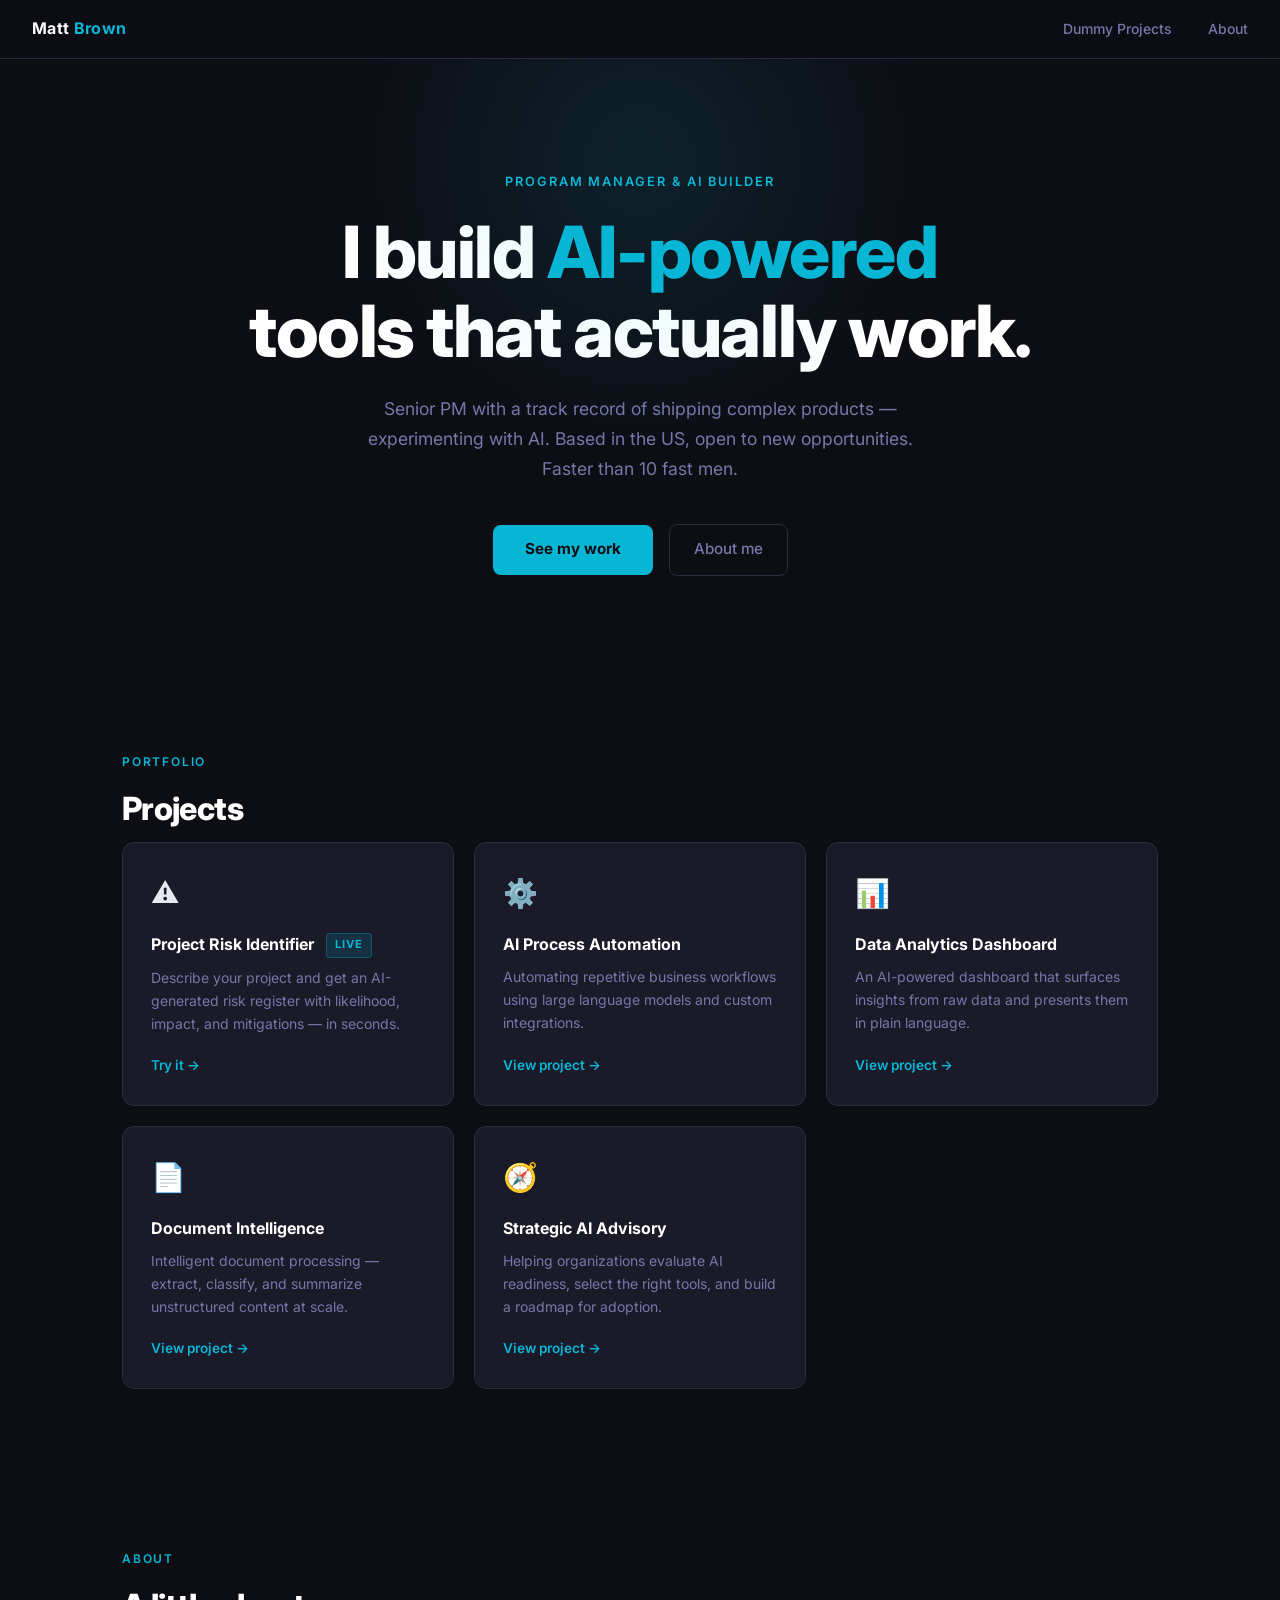
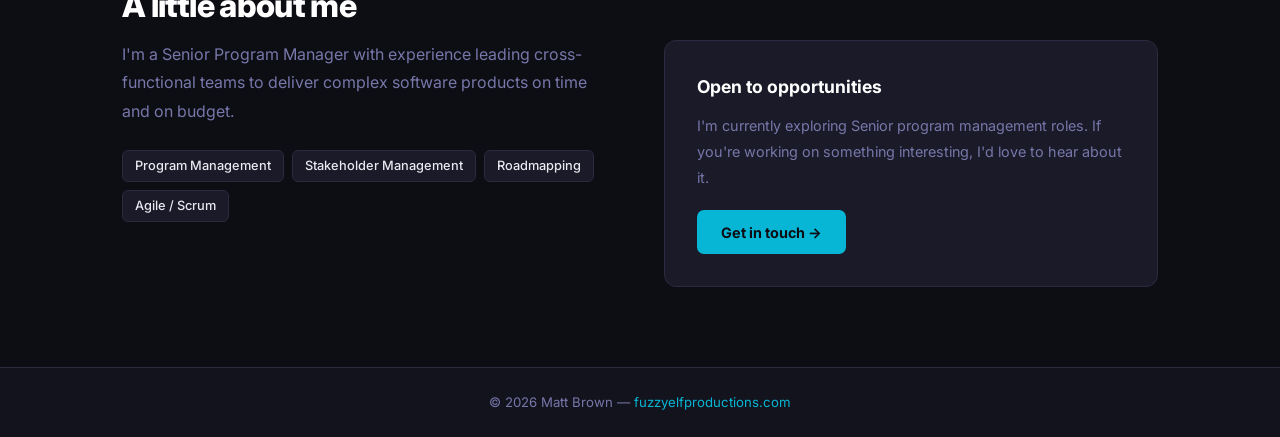
==== index.html @ 6a575b2e "Update index.html" ====
<!DOCTYPE html>
<html lang="en">
<head>
  <meta charset="UTF-8" />
  <meta name="viewport" content="width=device-width, initial-scale=1.0" />
  <title>Matt Brown — Program Manager Building AI things</title>
  <link rel="stylesheet" href="style.css" />
</head>
<body>

  <header>
    <a class="logo" href="index.html">Matt <span>Brown</span></a>
    <nav>
      <a href="#projects">Dummy Projects</a>
      <a href="#about">About</a>
    </nav>
  </header>

  <section class="hero">
    <p class="eyebrow">Program Manager & AI Builder</p>
    <h1>I build <span>AI-powered</span><br>tools that actually work.</h1>
    <p>Senior PM with a track record of shipping complex products — experimenting with AI. Based in the US, open to new opportunities. Faster than 10 fast men.</p>
    <a href="#projects" class="btn">See my work</a>
    <a href="#about" class="btn-ghost">About me</a>
  </section>

  <div class="section" id="projects">
    <p class="section-label">Portfolio</p>
    <h2>Projects</h2>
    <div class="cards">

      <a class="card" href="project-risk-identifier/index.html">
        <div class="icon">⚠️</div>
        <h3>Project Risk Identifier <span class="live-badge">Live</span></h3>
        <p>Describe your project and get an AI-generated risk register with likelihood, impact, and mitigations — in seconds.</p>
        <div class="arrow">Try it →</div>
      </a>

      <a class="card" href="ai-process-automation/index.html">
        <div class="icon">⚙️</div>
        <h3>AI Process Automation</h3>
        <p>Automating repetitive business workflows using large language models and custom integrations.</p>
        <div class="arrow">View project →</div>
      </a>

      <a class="card" href="data-analytics-dashboard/index.html">
        <div class="icon">📊</div>
        <h3>Data Analytics Dashboard</h3>
        <p>An AI-powered dashboard that surfaces insights from raw data and presents them in plain language.</p>
        <div class="arrow">View project →</div>
      </a>

      <a class="card" href="document-intelligence/index.html">
        <div class="icon">📄</div>
        <h3>Document Intelligence</h3>
        <p>Intelligent document processing — extract, classify, and summarize unstructured content at scale.</p>
        <div class="arrow">View project →</div>
      </a>

      <a class="card" href="strategic-ai-advisory/index.html">
        <div class="icon">🧭</div>
        <h3>Strategic AI Advisory</h3>
        <p>Helping organizations evaluate AI readiness, select the right tools, and build a roadmap for adoption.</p>
        <div class="arrow">View project →</div>
      </a>

    </div>
  </div>

  <div class="section" id="about">
    <p class="section-label">About</p>
    <h2>A little about me</h2>

    <div class="about-grid">
      <div>
        <p>I'm a Senior Program Manager with experience leading cross-functional teams to deliver complex software products on time and on budget.</p>
                <div class="skills-list">
          <span class="skill-tag">Program Management</span>
          <span class="skill-tag">Stakeholder Management</span>
          <span class="skill-tag">Roadmapping</span>
          <span class="skill-tag">Agile / Scrum</span>
        </div>
      </div>
      <div>
        <div class="contact-box">
          <h3>Open to opportunities</h3>
          <p>I'm currently exploring Senior program management roles. If you're working on something interesting, I'd love to hear about it.</p>
          <a href="mailto:mattrbrown@gmail.com">Get in touch →</a>
        </div>
      </div>
    </div>
  </div>

  <footer>
    &copy; 2026 Matt Brown &mdash; <a href="https://fuzzyelfproductions.com">fuzzyelfproductions.com</a>
  </footer>

</body>
</html>
---- style.css ----
@import url('https://fonts.googleapis.com/css2?family=Inter:wght@400;500;600;700;800&display=swap');

* {
  box-sizing: border-box;
  margin: 0;
  padding: 0;
}

:root {
  --bg:          #0d0d14;
  --surface:     #13131e;
  --card:        #1a1a28;
  --border:      #2a2a40;
  --accent:      #06b6d4;
  --accent-dim:  rgba(6, 182, 212, 0.12);
  --accent-glow: rgba(6, 182, 212, 0.25);
  --text:        #e8e8f0;
  --muted:       #7777aa;
  --white:       #ffffff;
}

html { scroll-behavior: smooth; }

body {
  font-family: 'Inter', -apple-system, BlinkMacSystemFont, sans-serif;
  background: var(--bg);
  color: var(--text);
  min-height: 100vh;
  display: flex;
  flex-direction: column;
  line-height: 1.6;
}

/* ── Header ── */
header {
  position: sticky;
  top: 0;
  z-index: 100;
  background: rgba(13, 13, 20, 0.85);
  backdrop-filter: blur(12px);
  border-bottom: 1px solid var(--border);
  padding: 1rem 2rem;
  display: flex;
  align-items: center;
  justify-content: space-between;
}

header .logo {
  font-size: 1rem;
  font-weight: 700;
  letter-spacing: 0.02em;
  text-decoration: none;
  color: var(--white);
}

header .logo span {
  color: var(--accent);
}

header nav a {
  color: var(--muted);
  text-decoration: none;
  margin-left: 2rem;
  font-size: 0.875rem;
  font-weight: 500;
  transition: color 0.2s;
}

header nav a:hover {
  color: var(--white);
}

/* ── Hero ── */
.hero {
  padding: 7rem 2rem 6rem;
  text-align: center;
  position: relative;
  overflow: hidden;
}

.hero::before {
  content: '';
  position: absolute;
  top: -200px;
  left: 50%;
  transform: translateX(-50%);
  width: 600px;
  height: 600px;
  background: radial-gradient(circle, rgba(6,182,212,0.12) 0%, transparent 70%);
  pointer-events: none;
}

.hero .eyebrow {
  font-size: 0.8rem;
  font-weight: 600;
  letter-spacing: 0.15em;
  text-transform: uppercase;
  color: var(--accent);
  margin-bottom: 1.2rem;
}

.hero h1 {
  font-size: clamp(2.5rem, 6vw, 4.5rem);
  font-weight: 800;
  line-height: 1.1;
  color: var(--white);
  margin-bottom: 1.5rem;
  letter-spacing: -0.02em;
}

.hero h1 span {
  color: var(--accent);
}

.hero p {
  font-size: 1.1rem;
  color: var(--muted);
  max-width: 560px;
  margin: 0 auto 2.5rem;
  line-height: 1.7;
}

.hero .btn {
  display: inline-block;
  background: var(--accent);
  color: var(--bg);
  padding: 0.8rem 2rem;
  border-radius: 8px;
  font-weight: 700;
  font-size: 0.95rem;
  text-decoration: none;
  transition: opacity 0.2s, transform 0.2s;
}

.hero .btn:hover {
  opacity: 0.9;
  transform: translateY(-1px);
}

.hero .btn-ghost {
  display: inline-block;
  color: var(--muted);
  padding: 0.8rem 1.5rem;
  border-radius: 8px;
  font-weight: 500;
  font-size: 0.95rem;
  text-decoration: none;
  margin-left: 0.75rem;
  border: 1px solid var(--border);
  transition: color 0.2s, border-color 0.2s;
}

.hero .btn-ghost:hover {
  color: var(--white);
  border-color: var(--muted);
}

/* ── Sections ── */
.section {
  padding: 5rem 2rem;
  max-width: 1100px;
  margin: 0 auto;
  width: 100%;
}

.section-label {
  font-size: 0.75rem;
  font-weight: 600;
  letter-spacing: 0.15em;
  text-transform: uppercase;
  color: var(--accent);
  margin-bottom: 0.75rem;
}

.section h2 {
  font-size: 2rem;
  font-weight: 800;
  color: var(--white);
  margin-bottom: 0.5rem;
  letter-spacing: -0.02em;
}

.section .subtitle {
  color: var(--muted);
  margin-bottom: 3rem;
  font-size: 1rem;
}

/* ── Project Cards ── */
.cards {
  display: grid;
  grid-template-columns: repeat(auto-fit, minmax(260px, 1fr));
  gap: 1.25rem;
}

.card {
  background: var(--card);
  border: 1px solid var(--border);
  border-radius: 12px;
  padding: 1.75rem;
  text-decoration: none;
  color: var(--text);
  transition: border-color 0.2s, transform 0.2s, box-shadow 0.2s;
  display: flex;
  flex-direction: column;
  position: relative;
  overflow: hidden;
}

.card::before {
  content: '';
  position: absolute;
  inset: 0;
  background: var(--accent-dim);
  opacity: 0;
  transition: opacity 0.2s;
}

.card:hover {
  border-color: var(--accent);
  transform: translateY(-3px);
  box-shadow: 0 0 30px var(--accent-glow);
}

.card:hover::before {
  opacity: 1;
}

.card .icon {
  font-size: 1.75rem;
  margin-bottom: 1rem;
  position: relative;
}

.card h3 {
  font-size: 1rem;
  font-weight: 700;
  color: var(--white);
  margin-bottom: 0.5rem;
  position: relative;
}

.card p {
  font-size: 0.875rem;
  color: var(--muted);
  line-height: 1.65;
  flex: 1;
  position: relative;
}

.card .arrow {
  margin-top: 1.25rem;
  color: var(--accent);
  font-size: 0.85rem;
  font-weight: 600;
  position: relative;
}

.live-badge {
  display: inline-block;
  background: rgba(6,182,212,0.15);
  color: var(--accent);
  border: 1px solid rgba(6,182,212,0.3);
  font-size: 0.7rem;
  font-weight: 700;
  letter-spacing: 0.08em;
  text-transform: uppercase;
  padding: 0.15rem 0.5rem;
  border-radius: 4px;
  margin-left: 0.5rem;
  vertical-align: middle;
}

/* ── About ── */
.about-grid {
  display: grid;
  grid-template-columns: 1fr 1fr;
  gap: 3rem;
  align-items: start;
}

.about-grid p {
  color: var(--muted);
  line-height: 1.8;
  margin-bottom: 1rem;
}

.skills-list {
  display: flex;
  flex-wrap: wrap;
  gap: 0.5rem;
  margin-top: 1.5rem;
}

.skill-tag {
  background: var(--card);
  border: 1px solid var(--border);
  color: var(--text);
  padding: 0.3rem 0.75rem;
  border-radius: 6px;
  font-size: 0.8rem;
  font-weight: 500;
}

.contact-box {
  background: var(--card);
  border: 1px solid var(--border);
  border-radius: 12px;
  padding: 2rem;
}

.contact-box h3 {
  font-size: 1.1rem;
  font-weight: 700;
  color: var(--white);
  margin-bottom: 0.75rem;
}

.contact-box p {
  color: var(--muted);
  font-size: 0.9rem;
  margin-bottom: 1.25rem;
}

.contact-box a {
  display: inline-block;
  background: var(--accent);
  color: var(--bg);
  padding: 0.65rem 1.5rem;
  border-radius: 7px;
  font-weight: 700;
  font-size: 0.9rem;
  text-decoration: none;
  transition: opacity 0.2s;
}

.contact-box a:hover {
  opacity: 0.85;
}

@media (max-width: 640px) {
  .about-grid { grid-template-columns: 1fr; gap: 2rem; }
}

/* ── Project Page ── */
.project-hero {
  padding: 4rem 2rem 3rem;
  border-bottom: 1px solid var(--border);
  background: var(--surface);
}

.project-hero .back {
  display: inline-flex;
  align-items: center;
  gap: 0.4rem;
  color: var(--muted);
  text-decoration: none;
  font-size: 0.875rem;
  font-weight: 500;
  margin-bottom: 2rem;
  transition: color 0.2s;
}

.project-hero .back:hover {
  color: var(--accent);
}

.project-hero h1 {
  font-size: clamp(1.8rem, 4vw, 2.8rem);
  font-weight: 800;
  color: var(--white);
  margin-bottom: 0.75rem;
  letter-spacing: -0.02em;
  max-width: 800px;
}

.project-hero p {
  color: var(--muted);
  font-size: 1.05rem;
  max-width: 600px;
  line-height: 1.7;
}

.project-body {
  max-width: 800px;
  margin: 3rem auto;
  padding: 0 2rem;
}

.project-body h2 {
  font-size: 1.2rem;
  font-weight: 700;
  color: var(--white);
  margin: 2.5rem 0 0.75rem;
  padding-bottom: 0.5rem;
  border-bottom: 1px solid var(--border);
}

.project-body p {
  color: var(--muted);
  line-height: 1.8;
  margin-bottom: 1rem;
}

.tag-list {
  display: flex;
  flex-wrap: wrap;
  gap: 0.5rem;
  margin: 1rem 0;
}

.tag {
  background: var(--accent-dim);
  color: var(--accent);
  border: 1px solid rgba(6,182,212,0.2);
  padding: 0.25rem 0.75rem;
  border-radius: 6px;
  font-size: 0.8rem;
  font-weight: 600;
}

.coming-soon {
  background: var(--card);
  border: 1px dashed var(--border);
  border-radius: 10px;
  padding: 3rem;
  text-align: center;
  margin-top: 2rem;
}

.coming-soon p {
  color: var(--muted);
  font-size: 0.95rem;
}

/* ── Footer ── */
footer {
  background: var(--surface);
  border-top: 1px solid var(--border);
  color: var(--muted);
  text-align: center;
  padding: 1.5rem;
  font-size: 0.825rem;
  margin-top: auto;
}

footer a {
  color: var(--accent);
  text-decoration: none;
}
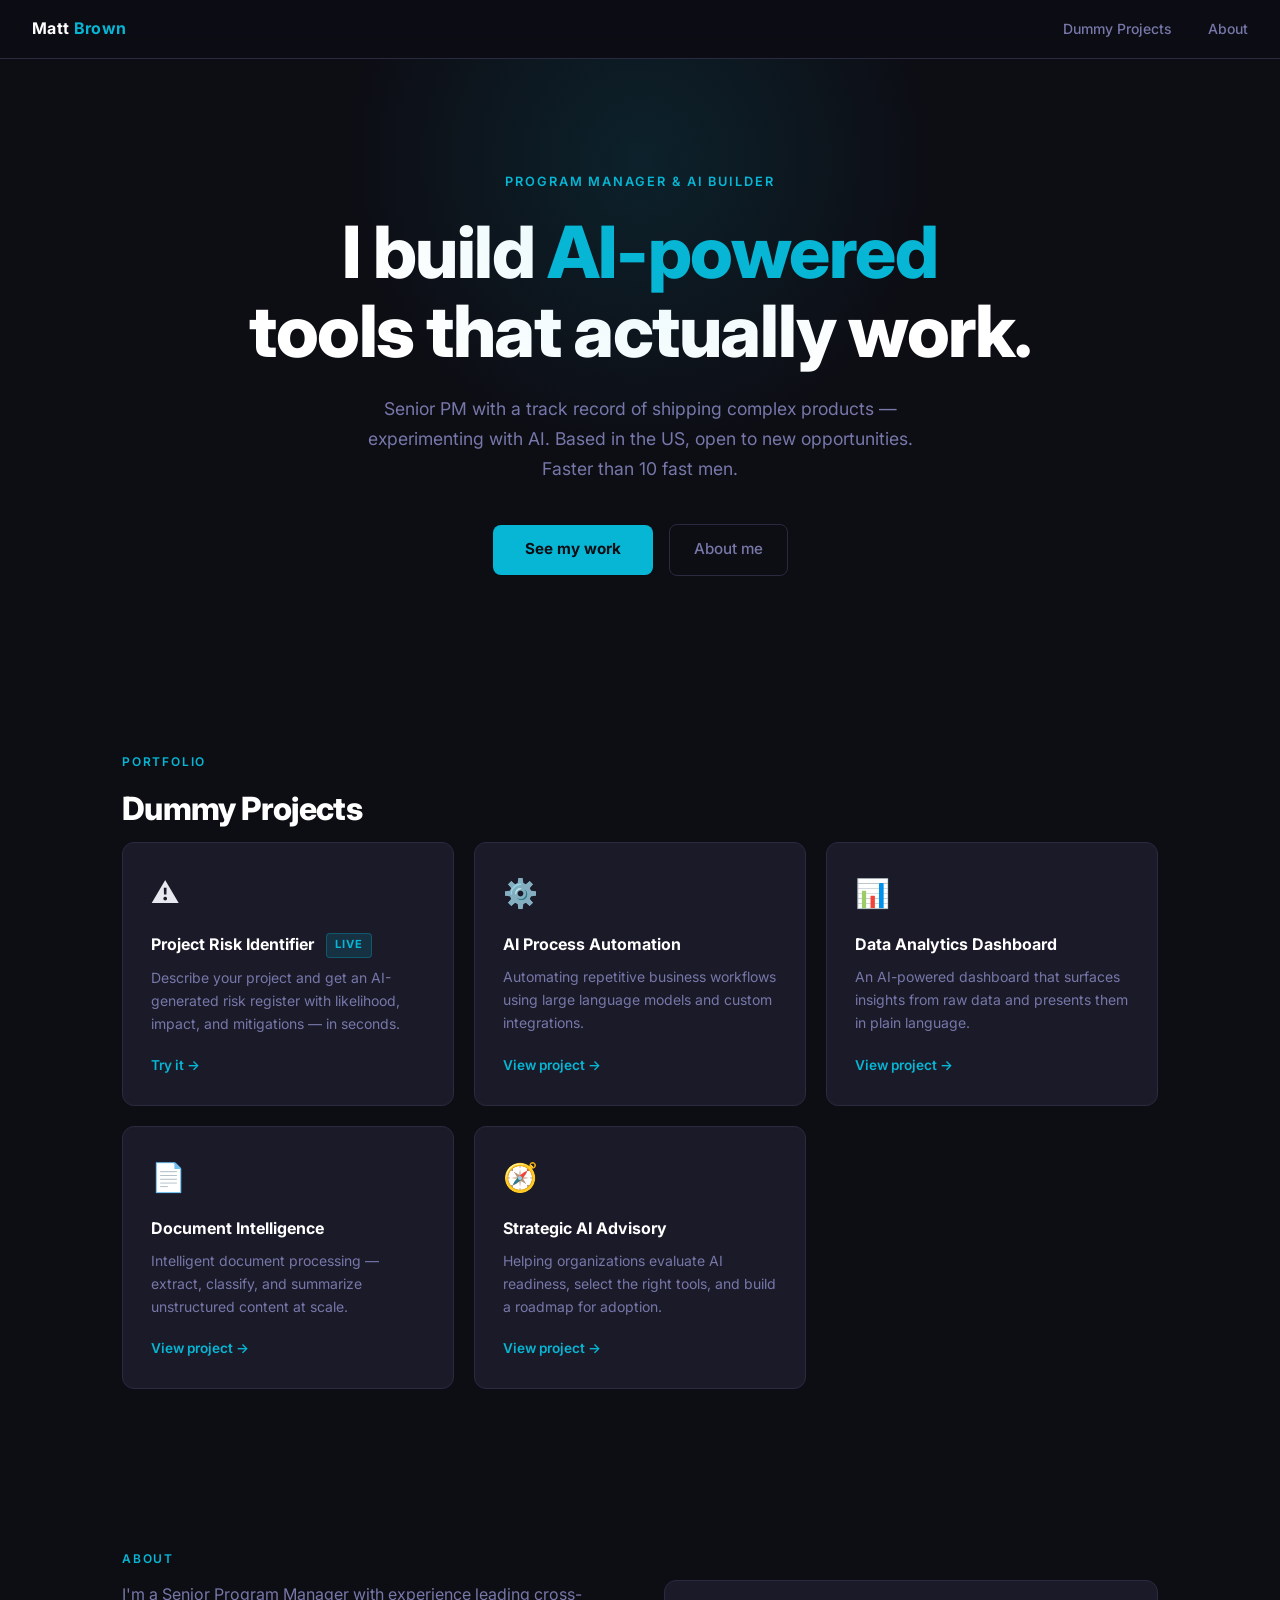
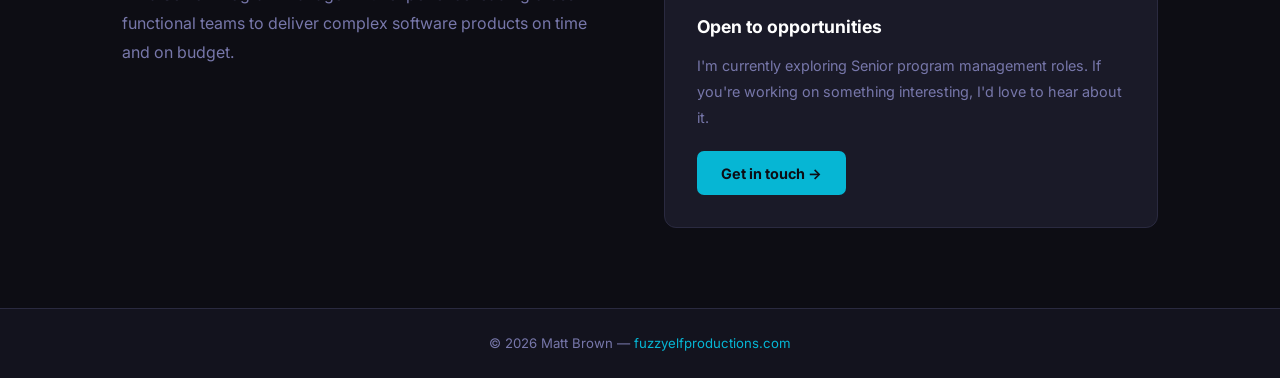
==== commit 57f14538: "Update index.html" ====
--- a/index.html
+++ b/index.html
@@ -26,7 +26,7 @@
 
   <div class="section" id="projects">
     <p class="section-label">Portfolio</p>
-    <h2>Projects</h2>
+    <h2>Dummy Projects</h2>
     <div class="cards">
 
       <a class="card" href="project-risk-identifier/index.html">
@@ -69,23 +69,20 @@
 
   <div class="section" id="about">
     <p class="section-label">About</p>
-    <h2>A little about me</h2>
+
 
     <div class="about-grid">
       <div>
         <p>I'm a Senior Program Manager with experience leading cross-functional teams to deliver complex software products on time and on budget.</p>
                 <div class="skills-list">
-          <span class="skill-tag">Program Management</span>
-          <span class="skill-tag">Stakeholder Management</span>
-          <span class="skill-tag">Roadmapping</span>
-          <span class="skill-tag">Agile / Scrum</span>
+
         </div>
       </div>
       <div>
         <div class="contact-box">
           <h3>Open to opportunities</h3>
           <p>I'm currently exploring Senior program management roles. If you're working on something interesting, I'd love to hear about it.</p>
-          <a href="mailto:mattrbrown@gmail.com">Get in touch →</a>
+          <a href="https://www.linkedin.com/in/matt-r-brown/">Get in touch →</a>
         </div>
       </div>
     </div>
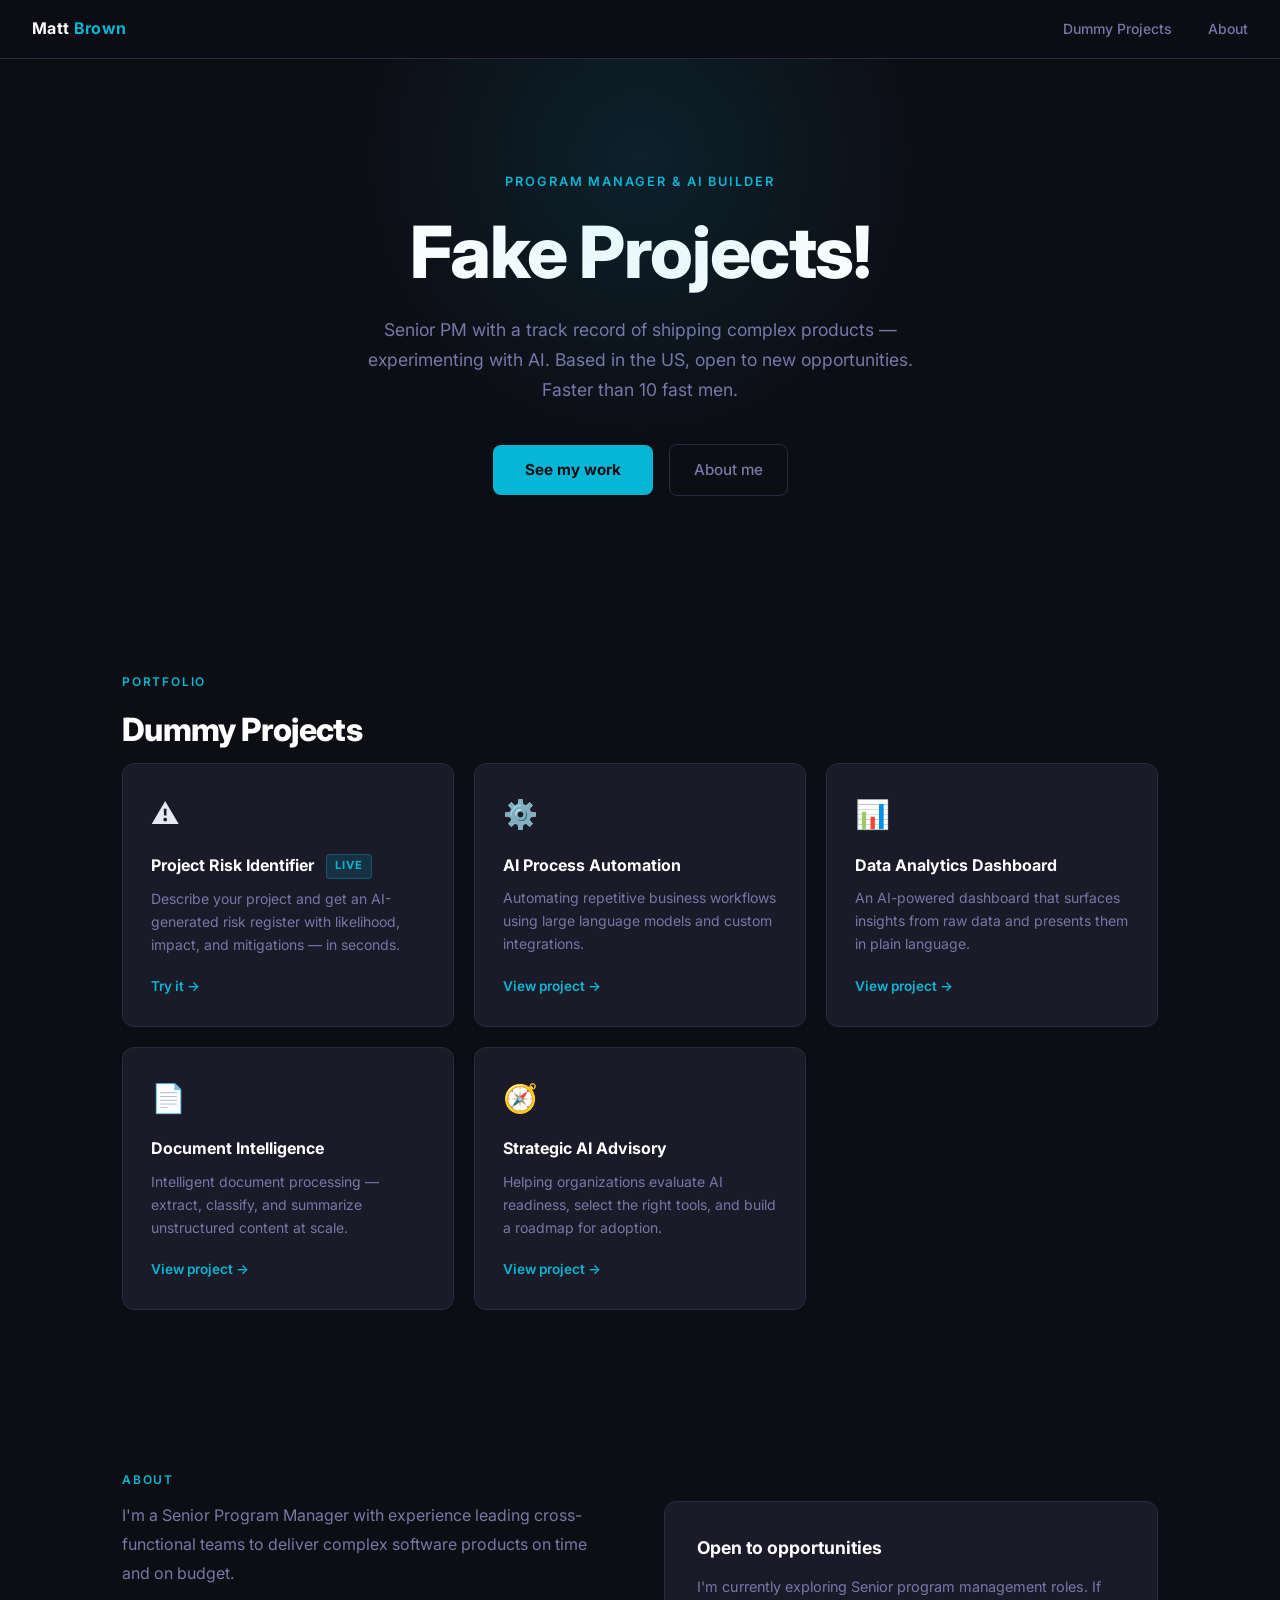
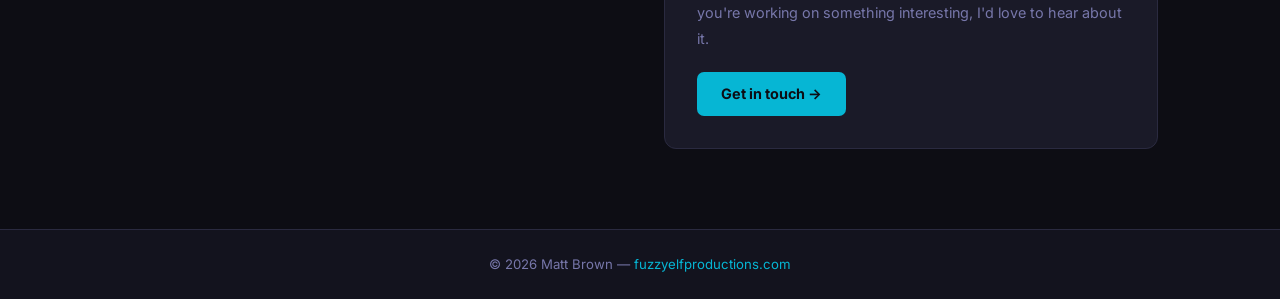
==== commit a18fda53: "Update index.html" ====
--- a/index.html
+++ b/index.html
@@ -18,7 +18,7 @@
 
   <section class="hero">
     <p class="eyebrow">Program Manager & AI Builder</p>
-    <h1>I build <span>AI-powered</span><br>tools that actually work.</h1>
+    <h1>Fake Projects!</h1>
     <p>Senior PM with a track record of shipping complex products — experimenting with AI. Based in the US, open to new opportunities. Faster than 10 fast men.</p>
     <a href="#projects" class="btn">See my work</a>
     <a href="#about" class="btn-ghost">About me</a>
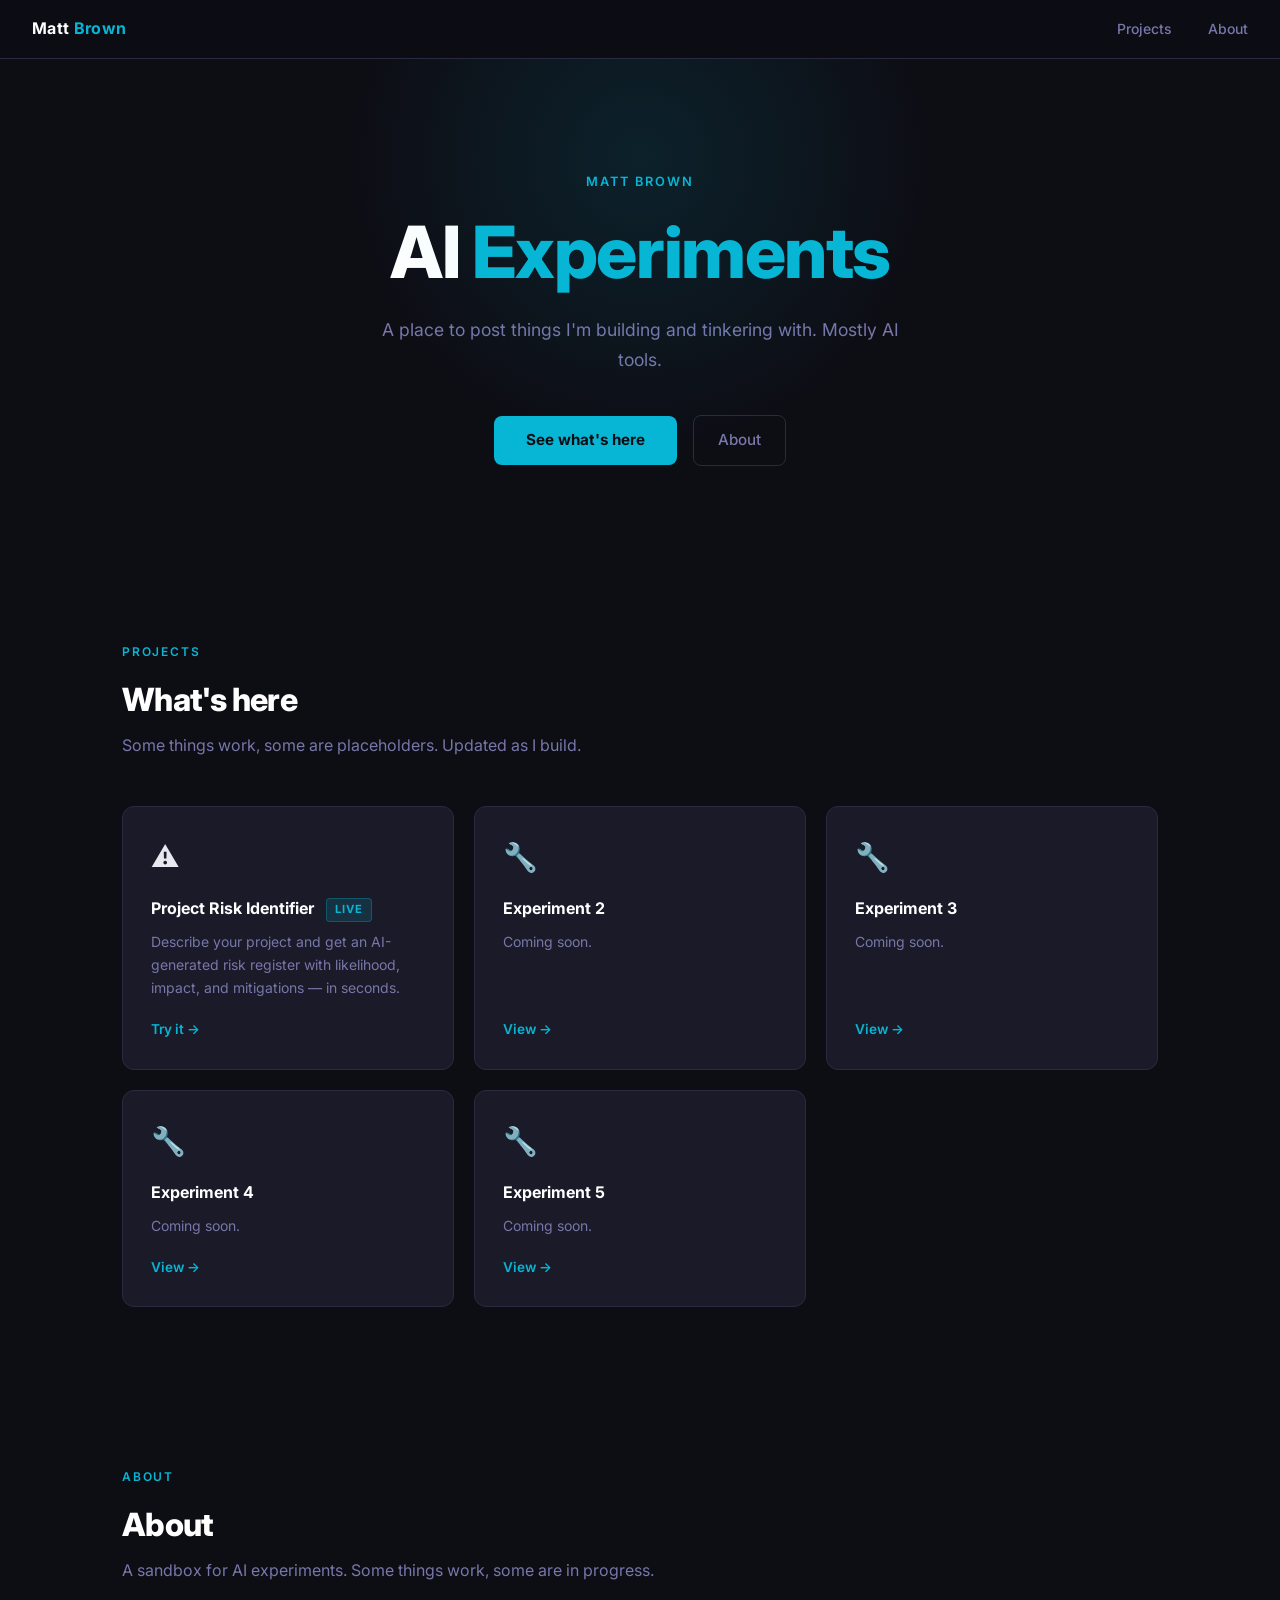
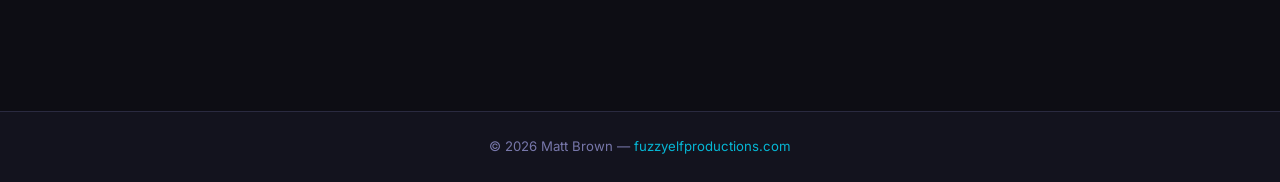
==== commit 6a75cee7: "Add files via upload" ====
--- a/index.html
+++ b/index.html
@@ -3,7 +3,7 @@
 <head>
   <meta charset="UTF-8" />
   <meta name="viewport" content="width=device-width, initial-scale=1.0" />
-  <title>Matt Brown — Program Manager Building AI things</title>
+  <title>Matt Brown — AI Experiments</title>
   <link rel="stylesheet" href="style.css" />
 </head>
 <body>
@@ -11,22 +11,23 @@
   <header>
     <a class="logo" href="index.html">Matt <span>Brown</span></a>
     <nav>
-      <a href="#projects">Dummy Projects</a>
+      <a href="#projects">Projects</a>
       <a href="#about">About</a>
     </nav>
   </header>
 
   <section class="hero">
-    <p class="eyebrow">Program Manager & AI Builder</p>
-    <h1>Fake Projects!</h1>
-    <p>Senior PM with a track record of shipping complex products — experimenting with AI. Based in the US, open to new opportunities. Faster than 10 fast men.</p>
-    <a href="#projects" class="btn">See my work</a>
-    <a href="#about" class="btn-ghost">About me</a>
+    <p class="eyebrow">Matt Brown</p>
+    <h1>AI <span>Experiments</span></h1>
+    <p>A place to post things I'm building and tinkering with. Mostly AI tools.</p>
+    <a href="#projects" class="btn">See what's here</a>
+    <a href="#about" class="btn-ghost">About</a>
   </section>
 
   <div class="section" id="projects">
-    <p class="section-label">Portfolio</p>
-    <h2>Dummy Projects</h2>
+    <p class="section-label">Projects</p>
+    <h2>What's here</h2>
+    <p class="subtitle">Some things work, some are placeholders. Updated as I build.</p>
     <div class="cards">
 
       <a class="card" href="project-risk-identifier/index.html">
@@ -37,31 +38,31 @@
       </a>
 
       <a class="card" href="ai-process-automation/index.html">
-        <div class="icon">⚙️</div>
-        <h3>AI Process Automation</h3>
-        <p>Automating repetitive business workflows using large language models and custom integrations.</p>
-        <div class="arrow">View project →</div>
+        <div class="icon">🔧</div>
+        <h3>Experiment 2</h3>
+        <p>Coming soon.</p>
+        <div class="arrow">View →</div>
       </a>
 
       <a class="card" href="data-analytics-dashboard/index.html">
-        <div class="icon">📊</div>
-        <h3>Data Analytics Dashboard</h3>
-        <p>An AI-powered dashboard that surfaces insights from raw data and presents them in plain language.</p>
-        <div class="arrow">View project →</div>
+        <div class="icon">🔧</div>
+        <h3>Experiment 3</h3>
+        <p>Coming soon.</p>
+        <div class="arrow">View →</div>
       </a>
 
       <a class="card" href="document-intelligence/index.html">
-        <div class="icon">📄</div>
-        <h3>Document Intelligence</h3>
-        <p>Intelligent document processing — extract, classify, and summarize unstructured content at scale.</p>
-        <div class="arrow">View project →</div>
+        <div class="icon">🔧</div>
+        <h3>Experiment 4</h3>
+        <p>Coming soon.</p>
+        <div class="arrow">View →</div>
       </a>
 
       <a class="card" href="strategic-ai-advisory/index.html">
-        <div class="icon">🧭</div>
-        <h3>Strategic AI Advisory</h3>
-        <p>Helping organizations evaluate AI readiness, select the right tools, and build a roadmap for adoption.</p>
-        <div class="arrow">View project →</div>
+        <div class="icon">🔧</div>
+        <h3>Experiment 5</h3>
+        <p>Coming soon.</p>
+        <div class="arrow">View →</div>
       </a>
 
     </div>
@@ -69,23 +70,8 @@
 
   <div class="section" id="about">
     <p class="section-label">About</p>
-
-
-    <div class="about-grid">
-      <div>
-        <p>I'm a Senior Program Manager with experience leading cross-functional teams to deliver complex software products on time and on budget.</p>
-                <div class="skills-list">
-
-        </div>
-      </div>
-      <div>
-        <div class="contact-box">
-          <h3>Open to opportunities</h3>
-          <p>I'm currently exploring Senior program management roles. If you're working on something interesting, I'd love to hear about it.</p>
-          <a href="https://www.linkedin.com/in/matt-r-brown/">Get in touch →</a>
-        </div>
-      </div>
-    </div>
+    <h2>About</h2>
+    <p class="subtitle">A sandbox for AI experiments. Some things work, some are in progress.</p>
   </div>
 
   <footer>
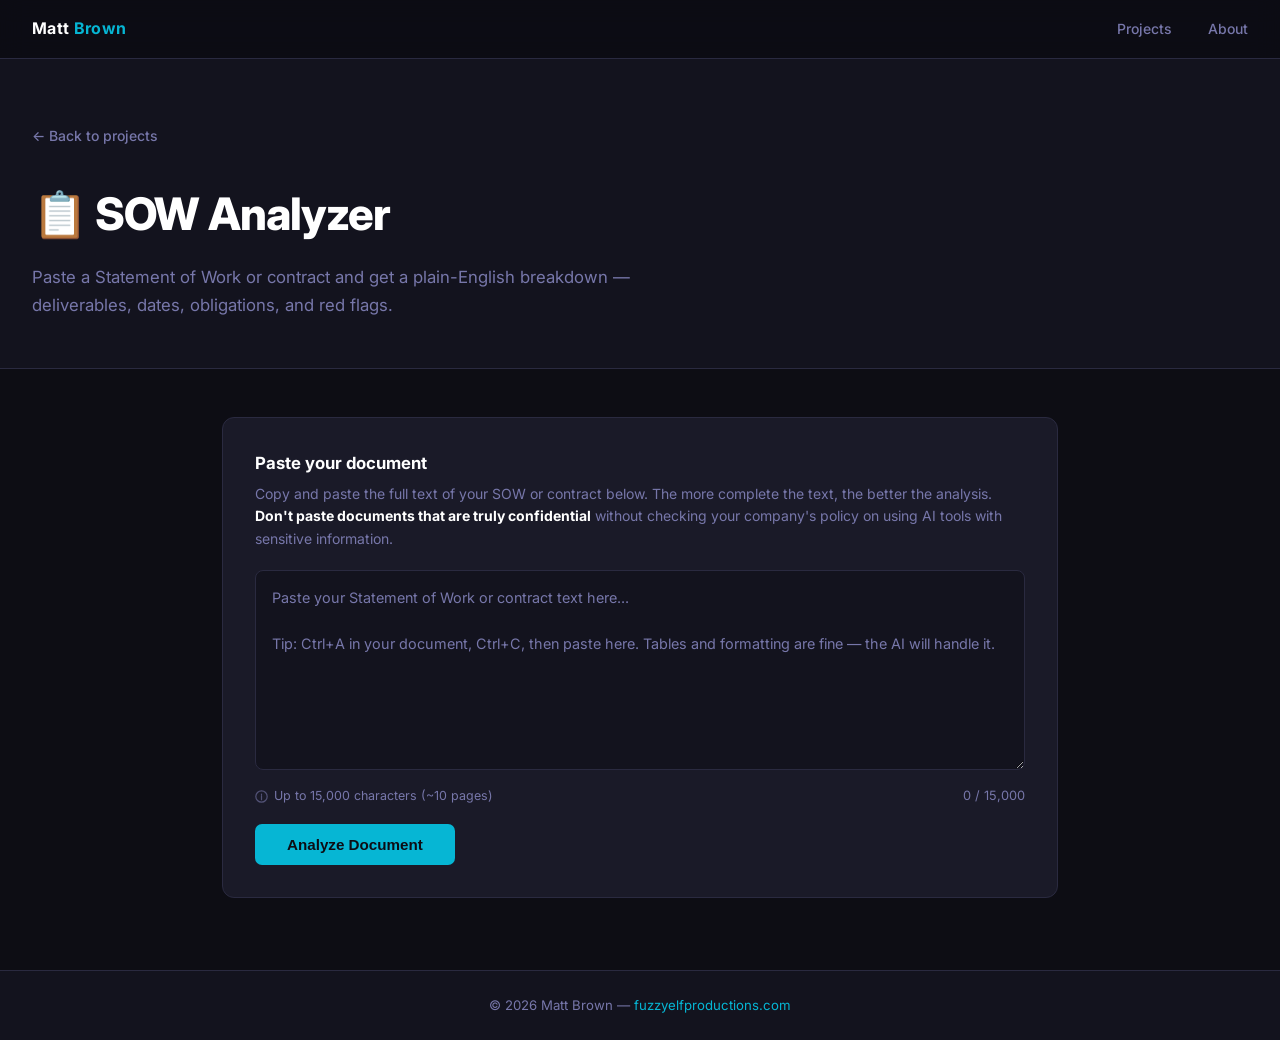
==== commit 377b06c0: "Add files via upload" ====
--- a/index.html
+++ b/index.html
@@ -3,80 +3,639 @@
 <head>
   <meta charset="UTF-8" />
   <meta name="viewport" content="width=device-width, initial-scale=1.0" />
-  <title>Matt Brown — AI Experiments</title>
-  <link rel="stylesheet" href="style.css" />
+  <title>SOW Analyzer — Matt Brown</title>
+  <link rel="stylesheet" href="../style.css" />
+  <style>
+    .tool-wrapper {
+      max-width: 900px;
+      margin: 3rem auto;
+      padding: 0 2rem;
+    }
+
+    .tool-card {
+      background: var(--card);
+      border: 1px solid var(--border);
+      border-radius: 12px;
+      padding: 2rem;
+      margin-bottom: 1.5rem;
+    }
+
+    .tool-card h2 {
+      font-size: 1.05rem;
+      font-weight: 700;
+      color: var(--white);
+      margin-bottom: 0.4rem;
+    }
+
+    .tool-card > p {
+      color: var(--muted);
+      font-size: 0.875rem;
+      margin-bottom: 1.25rem;
+      line-height: 1.6;
+    }
+
+    textarea {
+      width: 100%;
+      min-height: 200px;
+      padding: 0.9rem 1rem;
+      background: var(--surface);
+      border: 1px solid var(--border);
+      border-radius: 8px;
+      font-size: 0.9rem;
+      font-family: inherit;
+      color: var(--text);
+      resize: vertical;
+      transition: border-color 0.2s;
+      line-height: 1.6;
+    }
+
+    textarea::placeholder { color: var(--muted); }
+    textarea:focus { outline: none; border-color: var(--accent); }
+
+    .char-row {
+      display: flex;
+      justify-content: space-between;
+      align-items: center;
+      margin-top: 0.5rem;
+    }
+
+    .notice {
+      font-size: 0.78rem;
+      color: var(--muted);
+      display: flex;
+      align-items: center;
+      gap: 0.4rem;
+    }
+
+    .notice svg {
+      width: 13px;
+      height: 13px;
+      flex-shrink: 0;
+      opacity: 0.6;
+    }
+
+    #charCount {
+      font-size: 0.8rem;
+      color: var(--muted);
+      white-space: nowrap;
+    }
+
+    .btn-primary {
+      background: var(--accent);
+      color: var(--bg);
+      border: none;
+      padding: 0.75rem 2rem;
+      border-radius: 7px;
+      font-size: 0.95rem;
+      font-weight: 700;
+      cursor: pointer;
+      margin-top: 1.1rem;
+      transition: opacity 0.2s, transform 0.2s;
+      display: inline-flex;
+      align-items: center;
+      gap: 0.5rem;
+    }
+
+    .btn-primary:hover { opacity: 0.88; transform: translateY(-1px); }
+    .btn-primary:disabled { opacity: 0.4; cursor: not-allowed; transform: none; }
+
+    .btn-secondary {
+      background: transparent;
+      color: var(--accent);
+      border: 1px solid var(--accent);
+      padding: 0.4rem 1rem;
+      border-radius: 6px;
+      font-size: 0.82rem;
+      font-weight: 600;
+      cursor: pointer;
+      transition: background 0.2s, color 0.2s;
+    }
+
+    .btn-secondary:hover { background: var(--accent); color: var(--bg); }
+
+    .spinner {
+      width: 16px;
+      height: 16px;
+      border: 2px solid rgba(13,13,20,0.4);
+      border-top-color: var(--bg);
+      border-radius: 50%;
+      animation: spin 0.7s linear infinite;
+      display: none;
+    }
+
+    @keyframes spin { to { transform: rotate(360deg); } }
+    .loading .spinner { display: block; }
+    .loading .btn-text { display: none; }
+
+    .error-msg {
+      background: rgba(239,68,68,0.1);
+      border: 1px solid rgba(239,68,68,0.3);
+      color: #f87171;
+      padding: 1rem;
+      border-radius: 8px;
+      font-size: 0.9rem;
+      margin-bottom: 1.5rem;
+      display: none;
+    }
+
+    /* Results */
+    #results { display: none; }
+
+    .results-header {
+      display: flex;
+      justify-content: space-between;
+      align-items: center;
+      margin-bottom: 1.25rem;
+      flex-wrap: wrap;
+      gap: 0.75rem;
+    }
+
+    .results-header h2 {
+      font-size: 1.05rem;
+      font-weight: 700;
+      color: var(--white);
+      margin: 0;
+    }
+
+    .btn-group { display: flex; gap: 0.5rem; }
+
+    /* Summary */
+    .summary-text {
+      font-size: 0.95rem;
+      line-height: 1.7;
+      color: var(--text);
+    }
+
+    /* Section labels */
+    .section-title {
+      font-size: 0.7rem;
+      font-weight: 700;
+      letter-spacing: 0.07em;
+      text-transform: uppercase;
+      color: var(--accent);
+      margin-bottom: 1rem;
+    }
+
+    /* Tables */
+    .data-table {
+      width: 100%;
+      border-collapse: collapse;
+      font-size: 0.855rem;
+    }
+
+    .data-table th {
+      background: var(--surface);
+      color: var(--muted);
+      padding: 0.6rem 0.9rem;
+      text-align: left;
+      font-weight: 600;
+      font-size: 0.72rem;
+      letter-spacing: 0.05em;
+      text-transform: uppercase;
+      border-bottom: 1px solid var(--border);
+    }
+
+    .data-table td {
+      padding: 0.8rem 0.9rem;
+      border-bottom: 1px solid var(--border);
+      vertical-align: top;
+      line-height: 1.55;
+      color: var(--text);
+    }
+
+    .data-table tr:last-child td { border-bottom: none; }
+    .data-table tr:hover td { background: rgba(255,255,255,0.02); }
+
+    /* Badges */
+    .badge {
+      display: inline-block;
+      padding: 0.18rem 0.55rem;
+      border-radius: 5px;
+      font-size: 0.72rem;
+      font-weight: 700;
+      white-space: nowrap;
+    }
+
+    .High   { background: rgba(239,68,68,0.15);  color: #f87171; }
+    .Medium { background: rgba(234,179,8,0.15);  color: #fbbf24; }
+    .Low    { background: rgba(34,197,94,0.15);  color: #4ade80; }
+
+    .type-badge {
+      background: var(--accent-dim);
+      color: var(--accent);
+      border: 1px solid rgba(6,182,212,0.2);
+      display: inline-block;
+      padding: 0.18rem 0.55rem;
+      border-radius: 5px;
+      font-size: 0.72rem;
+      font-weight: 600;
+    }
+
+    .id-cell {
+      font-weight: 700;
+      color: var(--white);
+      white-space: nowrap;
+    }
+
+    .empty-state {
+      color: var(--muted);
+      font-size: 0.875rem;
+      padding: 0.5rem 0;
+      font-style: italic;
+    }
+
+    @media (max-width: 640px) {
+      .data-table { font-size: 0.8rem; }
+      .data-table th, .data-table td { padding: 0.5rem 0.6rem; }
+    }
+  </style>
+  <link rel="icon" href="/favicon.ico" sizes="any">
+  <link rel="icon" href="/favicon.svg" type="image/svg+xml">
+  <link rel="apple-touch-icon" href="/apple-touch-icon.png">
 </head>
-<body>
+<body style="display:none">
+  <script>
+    (async function() {
+      try {
+        const res = await fetch('/api/auth?project=sow-analyzer');
+        const { authenticated } = await res.json();
+        if (!authenticated) {
+          window.location.href = '/login?project=sow-analyzer&redirect=' + encodeURIComponent(window.location.pathname);
+        } else {
+          document.body.style.display = '';
+        }
+      } catch (e) {
+        document.body.style.display = ''; // fail open on network error
+      }
+    })();
+  </script>
 
   <header>
-    <a class="logo" href="index.html">Matt <span>Brown</span></a>
+    <a class="logo" href="../index.html">Matt <span>Brown</span></a>
     <nav>
-      <a href="#projects">Projects</a>
-      <a href="#about">About</a>
+      <a href="../index.html#projects">Projects</a>
+      <a href="../index.html#about">About</a>
     </nav>
   </header>
 
-  <section class="hero">
-    <p class="eyebrow">Matt Brown</p>
-    <h1>AI <span>Experiments</span></h1>
-    <p>A place to post things I'm building and tinkering with. Mostly AI tools.</p>
-    <a href="#projects" class="btn">See what's here</a>
-    <a href="#about" class="btn-ghost">About</a>
-  </section>
-
-  <div class="section" id="projects">
-    <p class="section-label">Projects</p>
-    <h2>What's here</h2>
-    <p class="subtitle">Some things work, some are placeholders. Updated as I build.</p>
-    <div class="cards">
-
-      <a class="card" href="project-risk-identifier/index.html">
-        <div class="icon">⚠️</div>
-        <h3>Project Risk Identifier <span class="live-badge">Live</span></h3>
-        <p>Describe your project and get an AI-generated risk register with likelihood, impact, and mitigations — in seconds.</p>
-        <div class="arrow">Try it →</div>
-      </a>
-
-      <a class="card" href="ai-process-automation/index.html">
-        <div class="icon">🔧</div>
-        <h3>Experiment 2</h3>
-        <p>Coming soon.</p>
-        <div class="arrow">View →</div>
-      </a>
-
-      <a class="card" href="data-analytics-dashboard/index.html">
-        <div class="icon">🔧</div>
-        <h3>Experiment 3</h3>
-        <p>Coming soon.</p>
-        <div class="arrow">View →</div>
-      </a>
-
-      <a class="card" href="document-intelligence/index.html">
-        <div class="icon">🔧</div>
-        <h3>Experiment 4</h3>
-        <p>Coming soon.</p>
-        <div class="arrow">View →</div>
-      </a>
-
-      <a class="card" href="strategic-ai-advisory/index.html">
-        <div class="icon">🔧</div>
-        <h3>Experiment 5</h3>
-        <p>Coming soon.</p>
-        <div class="arrow">View →</div>
-      </a>
-
+  <div class="project-hero">
+    <a class="back" href="../index.html">← Back to projects</a>
+    <h1>📋 SOW Analyzer</h1>
+    <p>Paste a Statement of Work or contract and get a plain-English breakdown — deliverables, dates, obligations, and red flags.</p>
+  </div>
+
+  <div class="tool-wrapper">
+
+    <div class="tool-card">
+      <h2>Paste your document</h2>
+      <p>Copy and paste the full text of your SOW or contract below. The more complete the text, the better the analysis. <strong style="color:var(--white)">Don't paste documents that are truly confidential</strong> without checking your company's policy on using AI tools with sensitive information.</p>
+
+      <textarea
+        id="sowText"
+        maxlength="15000"
+        placeholder="Paste your Statement of Work or contract text here...&#10;&#10;Tip: Ctrl+A in your document, Ctrl+C, then paste here. Tables and formatting are fine — the AI will handle it."
+      ></textarea>
+
+      <div class="char-row">
+        <span class="notice">
+          <svg viewBox="0 0 16 16" fill="none" xmlns="http://www.w3.org/2000/svg">
+            <circle cx="8" cy="8" r="7" stroke="currentColor" stroke-width="1.5"/>
+            <path d="M8 7v5M8 5v.5" stroke="currentColor" stroke-width="1.5" stroke-linecap="round"/>
+          </svg>
+          Up to 15,000 characters (~10 pages)
+        </span>
+        <span id="charCount">0 / 15,000</span>
+      </div>
+
+      <button class="btn-primary" id="analyzeBtn" onclick="analyzeSow()">
+        <div class="spinner" id="spinner"></div>
+        <span class="btn-text">Analyze Document</span>
+      </button>
     </div>
+
+    <div class="error-msg" id="errorMsg"></div>
+
+    <div id="results">
+
+      <!-- Summary -->
+      <div class="tool-card">
+        <p class="section-title">Summary</p>
+        <p class="summary-text" id="summaryText"></p>
+      </div>
+
+      <!-- Deliverables -->
+      <div class="tool-card">
+        <div class="results-header">
+          <h2>Deliverables</h2>
+          <div class="btn-group">
+            <button class="btn-secondary" onclick="downloadCSV('deliverables')">Download CSV</button>
+          </div>
+        </div>
+        <div style="overflow-x:auto;">
+          <table class="data-table" id="deliverablesTable">
+            <thead>
+              <tr>
+                <th>ID</th>
+                <th>Deliverable</th>
+                <th>Due Date</th>
+                <th>Owner</th>
+                <th>Acceptance Criteria</th>
+              </tr>
+            </thead>
+            <tbody id="deliverablesBody"></tbody>
+          </table>
+        </div>
+        <p class="empty-state" id="deliverablesEmpty" style="display:none">No deliverables found in this document.</p>
+      </div>
+
+      <!-- Key Dates -->
+      <div class="tool-card">
+        <div class="results-header">
+          <h2>Key Dates &amp; Milestones</h2>
+          <button class="btn-secondary" onclick="downloadCSV('dates')">Download CSV</button>
+        </div>
+        <div style="overflow-x:auto;">
+          <table class="data-table" id="datesTable">
+            <thead>
+              <tr>
+                <th>Date / Timeframe</th>
+                <th>Event</th>
+                <th>Type</th>
+              </tr>
+            </thead>
+            <tbody id="datesBody"></tbody>
+          </table>
+        </div>
+        <p class="empty-state" id="datesEmpty" style="display:none">No key dates found in this document.</p>
+      </div>
+
+      <!-- Client Obligations -->
+      <div class="tool-card">
+        <h2 style="margin-bottom:1rem;">Client Obligations</h2>
+        <div style="overflow-x:auto;">
+          <table class="data-table" id="obligationsTable">
+            <thead>
+              <tr>
+                <th>What the Client Must Provide or Do</th>
+                <th style="width:180px;">Deadline</th>
+              </tr>
+            </thead>
+            <tbody id="obligationsBody"></tbody>
+          </table>
+        </div>
+        <p class="empty-state" id="obligationsEmpty" style="display:none">No explicit client obligations found.</p>
+      </div>
+
+      <!-- Payment Milestones -->
+      <div class="tool-card">
+        <h2 style="margin-bottom:1rem;">Payment Milestones</h2>
+        <div style="overflow-x:auto;">
+          <table class="data-table" id="paymentTable">
+            <thead>
+              <tr>
+                <th>Trigger</th>
+                <th style="width:140px;">Amount</th>
+                <th style="width:160px;">Due</th>
+              </tr>
+            </thead>
+            <tbody id="paymentBody"></tbody>
+          </table>
+        </div>
+        <p class="empty-state" id="paymentEmpty" style="display:none">No payment milestones found.</p>
+      </div>
+
+      <!-- Red Flags -->
+      <div class="tool-card">
+        <h2 style="margin-bottom:1rem;">Red Flags</h2>
+        <div style="overflow-x:auto;">
+          <table class="data-table" id="flagsTable">
+            <thead>
+              <tr>
+                <th>Issue</th>
+                <th style="width:90px;">Severity</th>
+                <th>Recommendation</th>
+              </tr>
+            </thead>
+            <tbody id="flagsBody"></tbody>
+          </table>
+        </div>
+        <p class="empty-state" id="flagsEmpty" style="display:none">No red flags identified.</p>
+      </div>
+
+    </div><!-- /#results -->
+
   </div>
 
-  <div class="section" id="about">
-    <p class="section-label">About</p>
-    <h2>About</h2>
-    <p class="subtitle">A sandbox for AI experiments. Some things work, some are in progress.</p>
-  </div>
-
   <footer>
-    &copy; 2026 Matt Brown &mdash; <a href="https://fuzzyelfproductions.com">fuzzyelfproductions.com</a>
+    &copy; 2026 Matt Brown &mdash; <a href="../index.html">fuzzyelfproductions.com</a>
   </footer>
+
+  <script>
+    let currentResult = null;
+
+    function escapeHtml(str) {
+      if (str == null) return '';
+      const div = document.createElement('div');
+      div.textContent = String(str);
+      return div.innerHTML;
+    }
+
+    function safeSeverity(val) {
+      return ['High', 'Medium', 'Low'].includes(val) ? val : 'Low';
+    }
+
+    function safeType(val) {
+      const allowed = ['deadline', 'milestone', 'payment', 'review', 'start', 'end'];
+      return allowed.includes(String(val).toLowerCase()) ? String(val).toLowerCase() : 'milestone';
+    }
+
+    function showError(msg) {
+      const el = document.getElementById('errorMsg');
+      el.textContent = msg;
+      el.style.display = 'block';
+    }
+
+    async function analyzeSow() {
+      const text = document.getElementById('sowText').value.trim();
+      const btn = document.getElementById('analyzeBtn');
+      const errorMsg = document.getElementById('errorMsg');
+      const results = document.getElementById('results');
+
+      if (text.length < 50) {
+        showError('Please paste more of the document before analyzing.');
+        return;
+      }
+
+      errorMsg.style.display = 'none';
+      results.style.display = 'none';
+      btn.disabled = true;
+      btn.classList.add('loading');
+
+      try {
+        const response = await fetch('/api/sow', {
+          method: 'POST',
+          headers: { 'Content-Type': 'application/json' },
+          body: JSON.stringify({ text }),
+        });
+
+        const data = await response.json();
+
+        if (!response.ok) {
+          throw new Error(data.error || 'Something went wrong.');
+        }
+
+        currentResult = data.result;
+        renderResults(data.result);
+        results.style.display = 'block';
+        results.scrollIntoView({ behavior: 'smooth', block: 'start' });
+
+      } catch (err) {
+        showError(err.message || 'Unable to analyze document. Please try again.');
+      } finally {
+        btn.disabled = false;
+        btn.classList.remove('loading');
+      }
+    }
+
+    function renderResults(r) {
+      // Summary
+      document.getElementById('summaryText').textContent = r.summary || 'No summary available.';
+
+      // Deliverables
+      const dBody = document.getElementById('deliverablesBody');
+      const dEmpty = document.getElementById('deliverablesEmpty');
+      const dTable = document.getElementById('deliverablesTable');
+      if (r.deliverables && r.deliverables.length) {
+        dBody.innerHTML = r.deliverables.map(d => `
+          <tr>
+            <td class="id-cell">${escapeHtml(d.id)}</td>
+            <td><strong style="color:var(--white)">${escapeHtml(d.title)}</strong><br><span style="color:var(--muted);font-size:0.82rem;">${escapeHtml(d.description)}</span></td>
+            <td style="white-space:nowrap">${escapeHtml(d.dueDate)}</td>
+            <td>${escapeHtml(d.owner)}</td>
+            <td style="color:var(--muted)">${escapeHtml(d.acceptanceCriteria)}</td>
+          </tr>`).join('');
+        dTable.style.display = '';
+        dEmpty.style.display = 'none';
+      } else {
+        dTable.style.display = 'none';
+        dEmpty.style.display = '';
+      }
+
+      // Key Dates
+      const dtBody = document.getElementById('datesBody');
+      const dtEmpty = document.getElementById('datesEmpty');
+      const dtTable = document.getElementById('datesTable');
+      if (r.keyDates && r.keyDates.length) {
+        dtBody.innerHTML = r.keyDates.map(d => `
+          <tr>
+            <td style="white-space:nowrap;font-weight:600;color:var(--white)">${escapeHtml(d.date)}</td>
+            <td>${escapeHtml(d.event)}</td>
+            <td><span class="type-badge">${escapeHtml(safeType(d.type))}</span></td>
+          </tr>`).join('');
+        dtTable.style.display = '';
+        dtEmpty.style.display = 'none';
+      } else {
+        dtTable.style.display = 'none';
+        dtEmpty.style.display = '';
+      }
+
+      // Client Obligations
+      const obBody = document.getElementById('obligationsBody');
+      const obEmpty = document.getElementById('obligationsEmpty');
+      const obTable = document.getElementById('obligationsTable');
+      if (r.clientObligations && r.clientObligations.length) {
+        obBody.innerHTML = r.clientObligations.map(o => `
+          <tr>
+            <td>${escapeHtml(o.obligation)}</td>
+            <td style="color:var(--muted)">${escapeHtml(o.deadline)}</td>
+          </tr>`).join('');
+        obTable.style.display = '';
+        obEmpty.style.display = 'none';
+      } else {
+        obTable.style.display = 'none';
+        obEmpty.style.display = '';
+      }
+
+      // Payment Milestones
+      const pmBody = document.getElementById('paymentBody');
+      const pmEmpty = document.getElementById('paymentEmpty');
+      const pmTable = document.getElementById('paymentTable');
+      if (r.paymentMilestones && r.paymentMilestones.length) {
+        pmBody.innerHTML = r.paymentMilestones.map(p => `
+          <tr>
+            <td>${escapeHtml(p.milestone)}</td>
+            <td style="font-weight:600;color:var(--white)">${escapeHtml(p.amount)}</td>
+            <td style="color:var(--muted)">${escapeHtml(p.dueDate)}</td>
+          </tr>`).join('');
+        pmTable.style.display = '';
+        pmEmpty.style.display = 'none';
+      } else {
+        pmTable.style.display = 'none';
+        pmEmpty.style.display = '';
+      }
+
+      // Red Flags
+      const rfBody = document.getElementById('flagsBody');
+      const rfEmpty = document.getElementById('flagsEmpty');
+      const rfTable = document.getElementById('flagsTable');
+      if (r.redFlags && r.redFlags.length) {
+        rfBody.innerHTML = r.redFlags.map(f => {
+          const sev = safeSeverity(f.severity);
+          return `
+          <tr>
+            <td>${escapeHtml(f.flag)}</td>
+            <td><span class="badge ${sev}">${escapeHtml(sev)}</span></td>
+            <td style="color:var(--muted)">${escapeHtml(f.recommendation)}</td>
+          </tr>`;
+        }).join('');
+        rfTable.style.display = '';
+        rfEmpty.style.display = 'none';
+      } else {
+        rfTable.style.display = 'none';
+        rfEmpty.style.display = '';
+      }
+    }
+
+    function downloadCSV(section) {
+      if (!currentResult) return;
+      let headers, rows;
+
+      if (section === 'deliverables') {
+        headers = ['ID', 'Title', 'Description', 'Due Date', 'Owner', 'Acceptance Criteria'];
+        rows = (currentResult.deliverables || []).map(d =>
+          [d.id, d.title, d.description, d.dueDate, d.owner, d.acceptanceCriteria]
+        );
+      } else if (section === 'dates') {
+        headers = ['Date', 'Event', 'Type'];
+        rows = (currentResult.keyDates || []).map(d => [d.date, d.event, d.type]);
+      }
+
+      const csvRows = rows.map(r => r.map(v => `"${String(v || '').replace(/"/g, '""')}"`).join(','));
+      const csv = [headers.join(','), ...csvRows].join('\n');
+      const blob = new Blob([csv], { type: 'text/csv' });
+      const url = URL.createObjectURL(blob);
+      const a = document.createElement('a');
+      a.href = url;
+      a.download = `sow-${section}.csv`;
+      a.click();
+      URL.revokeObjectURL(url);
+    }
+
+    // Character counter
+    const textarea = document.getElementById('sowText');
+    const charCount = document.getElementById('charCount');
+
+    textarea.addEventListener('input', () => {
+      const len = textarea.value.length;
+      const max = 15000;
+      charCount.textContent = `${len.toLocaleString()} / ${max.toLocaleString()}`;
+      charCount.style.color = len > 13500 ? '#f87171' : 'var(--muted)';
+    });
+
+    textarea.addEventListener('keydown', e => {
+      if (e.key === 'Enter' && (e.ctrlKey || e.metaKey)) analyzeSow();
+    });
+  </script>
 
 </body>
 </html>
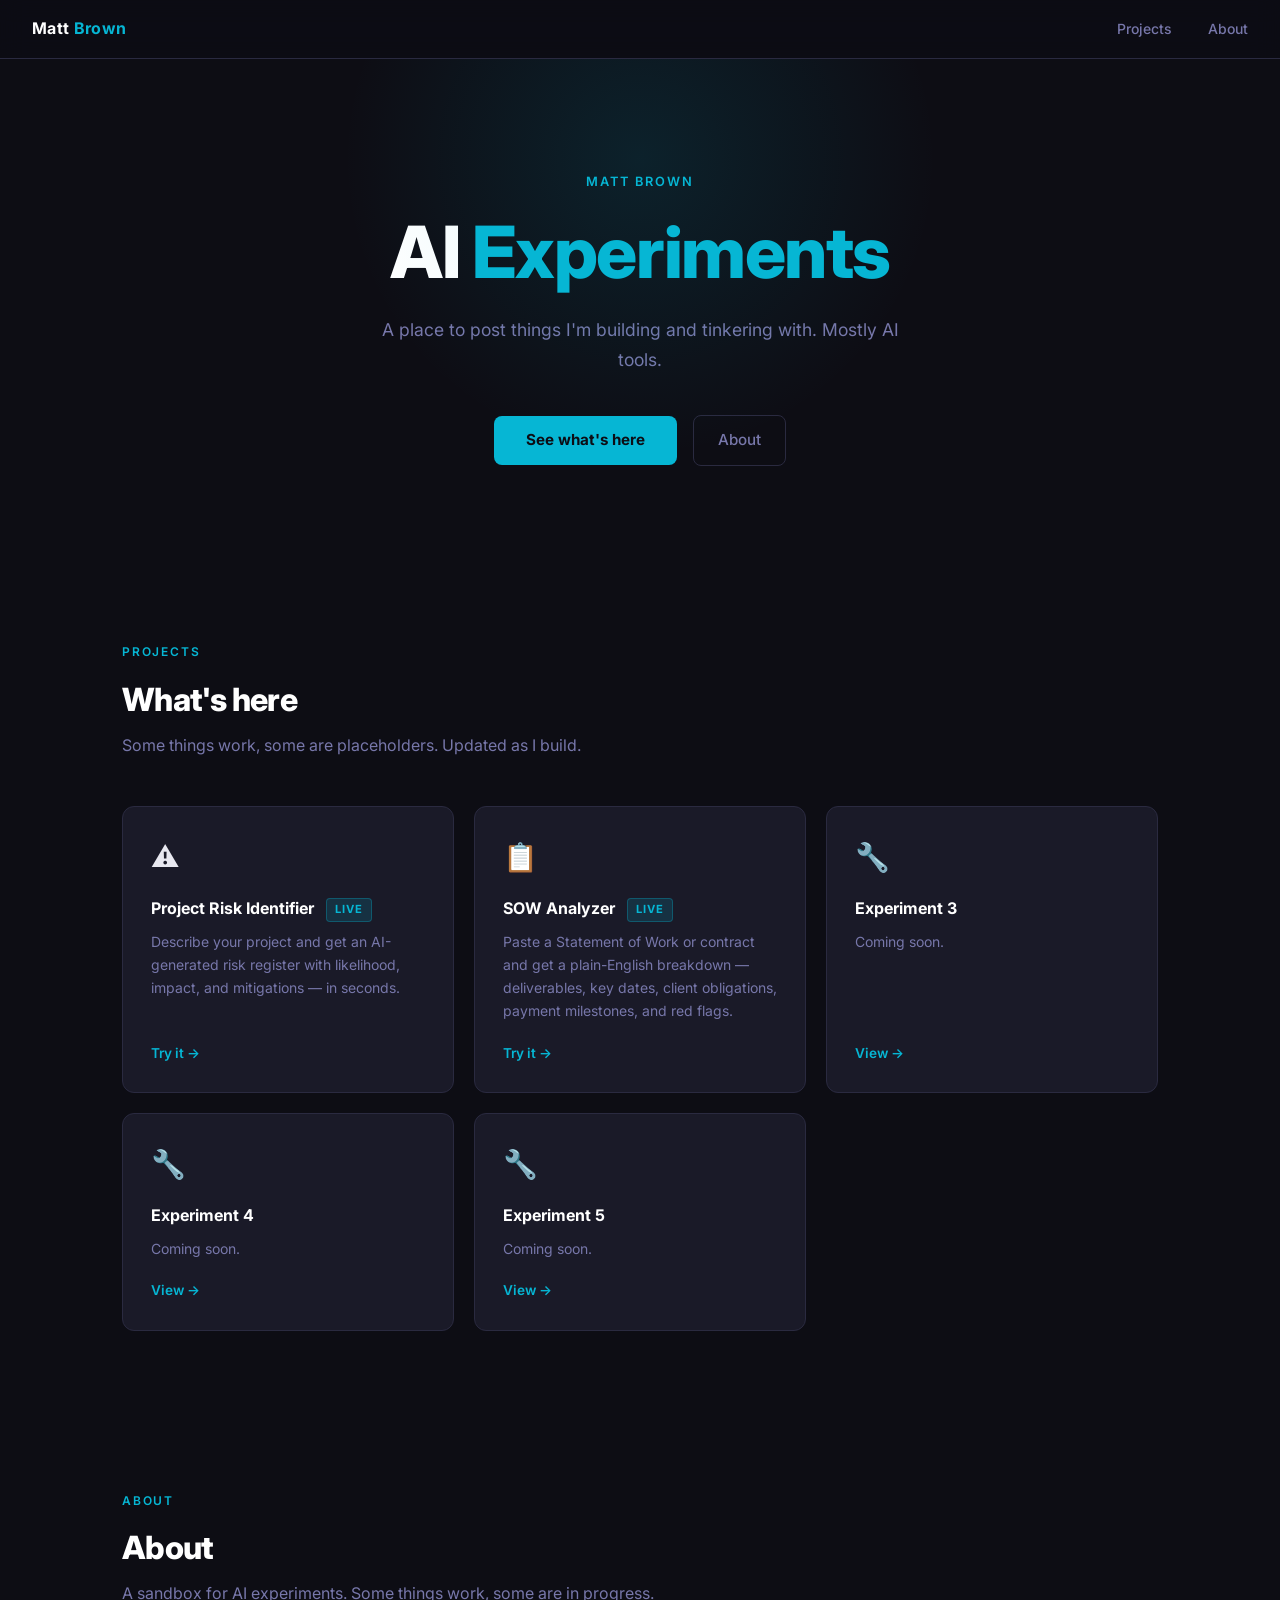
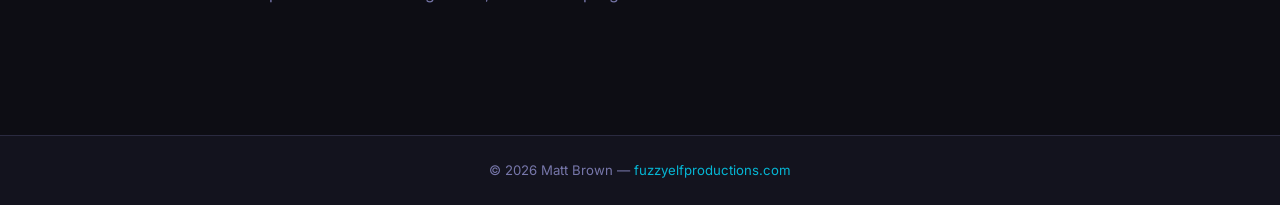
==== commit 33505c0a: "Add files via upload" ====
--- a/index.html
+++ b/index.html
@@ -3,639 +3,83 @@
 <head>
   <meta charset="UTF-8" />
   <meta name="viewport" content="width=device-width, initial-scale=1.0" />
-  <title>SOW Analyzer — Matt Brown</title>
-  <link rel="stylesheet" href="../style.css" />
-  <style>
-    .tool-wrapper {
-      max-width: 900px;
-      margin: 3rem auto;
-      padding: 0 2rem;
-    }
-
-    .tool-card {
-      background: var(--card);
-      border: 1px solid var(--border);
-      border-radius: 12px;
-      padding: 2rem;
-      margin-bottom: 1.5rem;
-    }
-
-    .tool-card h2 {
-      font-size: 1.05rem;
-      font-weight: 700;
-      color: var(--white);
-      margin-bottom: 0.4rem;
-    }
-
-    .tool-card > p {
-      color: var(--muted);
-      font-size: 0.875rem;
-      margin-bottom: 1.25rem;
-      line-height: 1.6;
-    }
-
-    textarea {
-      width: 100%;
-      min-height: 200px;
-      padding: 0.9rem 1rem;
-      background: var(--surface);
-      border: 1px solid var(--border);
-      border-radius: 8px;
-      font-size: 0.9rem;
-      font-family: inherit;
-      color: var(--text);
-      resize: vertical;
-      transition: border-color 0.2s;
-      line-height: 1.6;
-    }
-
-    textarea::placeholder { color: var(--muted); }
-    textarea:focus { outline: none; border-color: var(--accent); }
-
-    .char-row {
-      display: flex;
-      justify-content: space-between;
-      align-items: center;
-      margin-top: 0.5rem;
-    }
-
-    .notice {
-      font-size: 0.78rem;
-      color: var(--muted);
-      display: flex;
-      align-items: center;
-      gap: 0.4rem;
-    }
-
-    .notice svg {
-      width: 13px;
-      height: 13px;
-      flex-shrink: 0;
-      opacity: 0.6;
-    }
-
-    #charCount {
-      font-size: 0.8rem;
-      color: var(--muted);
-      white-space: nowrap;
-    }
-
-    .btn-primary {
-      background: var(--accent);
-      color: var(--bg);
-      border: none;
-      padding: 0.75rem 2rem;
-      border-radius: 7px;
-      font-size: 0.95rem;
-      font-weight: 700;
-      cursor: pointer;
-      margin-top: 1.1rem;
-      transition: opacity 0.2s, transform 0.2s;
-      display: inline-flex;
-      align-items: center;
-      gap: 0.5rem;
-    }
-
-    .btn-primary:hover { opacity: 0.88; transform: translateY(-1px); }
-    .btn-primary:disabled { opacity: 0.4; cursor: not-allowed; transform: none; }
-
-    .btn-secondary {
-      background: transparent;
-      color: var(--accent);
-      border: 1px solid var(--accent);
-      padding: 0.4rem 1rem;
-      border-radius: 6px;
-      font-size: 0.82rem;
-      font-weight: 600;
-      cursor: pointer;
-      transition: background 0.2s, color 0.2s;
-    }
-
-    .btn-secondary:hover { background: var(--accent); color: var(--bg); }
-
-    .spinner {
-      width: 16px;
-      height: 16px;
-      border: 2px solid rgba(13,13,20,0.4);
-      border-top-color: var(--bg);
-      border-radius: 50%;
-      animation: spin 0.7s linear infinite;
-      display: none;
-    }
-
-    @keyframes spin { to { transform: rotate(360deg); } }
-    .loading .spinner { display: block; }
-    .loading .btn-text { display: none; }
-
-    .error-msg {
-      background: rgba(239,68,68,0.1);
-      border: 1px solid rgba(239,68,68,0.3);
-      color: #f87171;
-      padding: 1rem;
-      border-radius: 8px;
-      font-size: 0.9rem;
-      margin-bottom: 1.5rem;
-      display: none;
-    }
-
-    /* Results */
-    #results { display: none; }
-
-    .results-header {
-      display: flex;
-      justify-content: space-between;
-      align-items: center;
-      margin-bottom: 1.25rem;
-      flex-wrap: wrap;
-      gap: 0.75rem;
-    }
-
-    .results-header h2 {
-      font-size: 1.05rem;
-      font-weight: 700;
-      color: var(--white);
-      margin: 0;
-    }
-
-    .btn-group { display: flex; gap: 0.5rem; }
-
-    /* Summary */
-    .summary-text {
-      font-size: 0.95rem;
-      line-height: 1.7;
-      color: var(--text);
-    }
-
-    /* Section labels */
-    .section-title {
-      font-size: 0.7rem;
-      font-weight: 700;
-      letter-spacing: 0.07em;
-      text-transform: uppercase;
-      color: var(--accent);
-      margin-bottom: 1rem;
-    }
-
-    /* Tables */
-    .data-table {
-      width: 100%;
-      border-collapse: collapse;
-      font-size: 0.855rem;
-    }
-
-    .data-table th {
-      background: var(--surface);
-      color: var(--muted);
-      padding: 0.6rem 0.9rem;
-      text-align: left;
-      font-weight: 600;
-      font-size: 0.72rem;
-      letter-spacing: 0.05em;
-      text-transform: uppercase;
-      border-bottom: 1px solid var(--border);
-    }
-
-    .data-table td {
-      padding: 0.8rem 0.9rem;
-      border-bottom: 1px solid var(--border);
-      vertical-align: top;
-      line-height: 1.55;
-      color: var(--text);
-    }
-
-    .data-table tr:last-child td { border-bottom: none; }
-    .data-table tr:hover td { background: rgba(255,255,255,0.02); }
-
-    /* Badges */
-    .badge {
-      display: inline-block;
-      padding: 0.18rem 0.55rem;
-      border-radius: 5px;
-      font-size: 0.72rem;
-      font-weight: 700;
-      white-space: nowrap;
-    }
-
-    .High   { background: rgba(239,68,68,0.15);  color: #f87171; }
-    .Medium { background: rgba(234,179,8,0.15);  color: #fbbf24; }
-    .Low    { background: rgba(34,197,94,0.15);  color: #4ade80; }
-
-    .type-badge {
-      background: var(--accent-dim);
-      color: var(--accent);
-      border: 1px solid rgba(6,182,212,0.2);
-      display: inline-block;
-      padding: 0.18rem 0.55rem;
-      border-radius: 5px;
-      font-size: 0.72rem;
-      font-weight: 600;
-    }
-
-    .id-cell {
-      font-weight: 700;
-      color: var(--white);
-      white-space: nowrap;
-    }
-
-    .empty-state {
-      color: var(--muted);
-      font-size: 0.875rem;
-      padding: 0.5rem 0;
-      font-style: italic;
-    }
-
-    @media (max-width: 640px) {
-      .data-table { font-size: 0.8rem; }
-      .data-table th, .data-table td { padding: 0.5rem 0.6rem; }
-    }
-  </style>
+  <title>Fuzzy Elf Productions</title>
+  <link rel="stylesheet" href="style.css" />
   <link rel="icon" href="/favicon.ico" sizes="any">
   <link rel="icon" href="/favicon.svg" type="image/svg+xml">
   <link rel="apple-touch-icon" href="/apple-touch-icon.png">
 </head>
-<body style="display:none">
-  <script>
-    (async function() {
-      try {
-        const res = await fetch('/api/auth?project=sow-analyzer');
-        const { authenticated } = await res.json();
-        if (!authenticated) {
-          window.location.href = '/login?project=sow-analyzer&redirect=' + encodeURIComponent(window.location.pathname);
-        } else {
-          document.body.style.display = '';
-        }
-      } catch (e) {
-        document.body.style.display = ''; // fail open on network error
-      }
-    })();
-  </script>
+<body>
 
   <header>
-    <a class="logo" href="../index.html">Matt <span>Brown</span></a>
+    <a class="logo" href="index.html">Matt <span>Brown</span></a>
     <nav>
-      <a href="../index.html#projects">Projects</a>
-      <a href="../index.html#about">About</a>
+      <a href="#projects">Projects</a>
+      <a href="#about">About</a>
     </nav>
   </header>
 
-  <div class="project-hero">
-    <a class="back" href="../index.html">← Back to projects</a>
-    <h1>📋 SOW Analyzer</h1>
-    <p>Paste a Statement of Work or contract and get a plain-English breakdown — deliverables, dates, obligations, and red flags.</p>
+  <section class="hero">
+    <p class="eyebrow">Matt Brown</p>
+    <h1>AI <span>Experiments</span></h1>
+    <p>A place to post things I'm building and tinkering with. Mostly AI tools.</p>
+    <a href="#projects" class="btn">See what's here</a>
+    <a href="#about" class="btn-ghost">About</a>
+  </section>
+
+  <div class="section" id="projects">
+    <p class="section-label">Projects</p>
+    <h2>What's here</h2>
+    <p class="subtitle">Some things work, some are placeholders. Updated as I build.</p>
+    <div class="cards">
+
+      <a class="card" href="project-risk-identifier/index.html">
+        <div class="icon">⚠️</div>
+        <h3>Project Risk Identifier <span class="live-badge">Live</span></h3>
+        <p>Describe your project and get an AI-generated risk register with likelihood, impact, and mitigations — in seconds.</p>
+        <div class="arrow">Try it →</div>
+      </a>
+
+      <a class="card" href="sow-analyzer/index.html">
+        <div class="icon">📋</div>
+        <h3>SOW Analyzer <span class="live-badge">Live</span></h3>
+        <p>Paste a Statement of Work or contract and get a plain-English breakdown — deliverables, key dates, client obligations, payment milestones, and red flags.</p>
+        <div class="arrow">Try it →</div>
+      </a>
+
+      <a class="card" href="data-analytics-dashboard/index.html">
+        <div class="icon">🔧</div>
+        <h3>Experiment 3</h3>
+        <p>Coming soon.</p>
+        <div class="arrow">View →</div>
+      </a>
+
+      <a class="card" href="document-intelligence/index.html">
+        <div class="icon">🔧</div>
+        <h3>Experiment 4</h3>
+        <p>Coming soon.</p>
+        <div class="arrow">View →</div>
+      </a>
+
+      <a class="card" href="strategic-ai-advisory/index.html">
+        <div class="icon">🔧</div>
+        <h3>Experiment 5</h3>
+        <p>Coming soon.</p>
+        <div class="arrow">View →</div>
+      </a>
+
+    </div>
   </div>
 
-  <div class="tool-wrapper">
-
-    <div class="tool-card">
-      <h2>Paste your document</h2>
-      <p>Copy and paste the full text of your SOW or contract below. The more complete the text, the better the analysis. <strong style="color:var(--white)">Don't paste documents that are truly confidential</strong> without checking your company's policy on using AI tools with sensitive information.</p>
-
-      <textarea
-        id="sowText"
-        maxlength="15000"
-        placeholder="Paste your Statement of Work or contract text here...&#10;&#10;Tip: Ctrl+A in your document, Ctrl+C, then paste here. Tables and formatting are fine — the AI will handle it."
-      ></textarea>
-
-      <div class="char-row">
-        <span class="notice">
-          <svg viewBox="0 0 16 16" fill="none" xmlns="http://www.w3.org/2000/svg">
-            <circle cx="8" cy="8" r="7" stroke="currentColor" stroke-width="1.5"/>
-            <path d="M8 7v5M8 5v.5" stroke="currentColor" stroke-width="1.5" stroke-linecap="round"/>
-          </svg>
-          Up to 15,000 characters (~10 pages)
-        </span>
-        <span id="charCount">0 / 15,000</span>
-      </div>
-
-      <button class="btn-primary" id="analyzeBtn" onclick="analyzeSow()">
-        <div class="spinner" id="spinner"></div>
-        <span class="btn-text">Analyze Document</span>
-      </button>
-    </div>
-
-    <div class="error-msg" id="errorMsg"></div>
-
-    <div id="results">
-
-      <!-- Summary -->
-      <div class="tool-card">
-        <p class="section-title">Summary</p>
-        <p class="summary-text" id="summaryText"></p>
-      </div>
-
-      <!-- Deliverables -->
-      <div class="tool-card">
-        <div class="results-header">
-          <h2>Deliverables</h2>
-          <div class="btn-group">
-            <button class="btn-secondary" onclick="downloadCSV('deliverables')">Download CSV</button>
-          </div>
-        </div>
-        <div style="overflow-x:auto;">
-          <table class="data-table" id="deliverablesTable">
-            <thead>
-              <tr>
-                <th>ID</th>
-                <th>Deliverable</th>
-                <th>Due Date</th>
-                <th>Owner</th>
-                <th>Acceptance Criteria</th>
-              </tr>
-            </thead>
-            <tbody id="deliverablesBody"></tbody>
-          </table>
-        </div>
-        <p class="empty-state" id="deliverablesEmpty" style="display:none">No deliverables found in this document.</p>
-      </div>
-
-      <!-- Key Dates -->
-      <div class="tool-card">
-        <div class="results-header">
-          <h2>Key Dates &amp; Milestones</h2>
-          <button class="btn-secondary" onclick="downloadCSV('dates')">Download CSV</button>
-        </div>
-        <div style="overflow-x:auto;">
-          <table class="data-table" id="datesTable">
-            <thead>
-              <tr>
-                <th>Date / Timeframe</th>
-                <th>Event</th>
-                <th>Type</th>
-              </tr>
-            </thead>
-            <tbody id="datesBody"></tbody>
-          </table>
-        </div>
-        <p class="empty-state" id="datesEmpty" style="display:none">No key dates found in this document.</p>
-      </div>
-
-      <!-- Client Obligations -->
-      <div class="tool-card">
-        <h2 style="margin-bottom:1rem;">Client Obligations</h2>
-        <div style="overflow-x:auto;">
-          <table class="data-table" id="obligationsTable">
-            <thead>
-              <tr>
-                <th>What the Client Must Provide or Do</th>
-                <th style="width:180px;">Deadline</th>
-              </tr>
-            </thead>
-            <tbody id="obligationsBody"></tbody>
-          </table>
-        </div>
-        <p class="empty-state" id="obligationsEmpty" style="display:none">No explicit client obligations found.</p>
-      </div>
-
-      <!-- Payment Milestones -->
-      <div class="tool-card">
-        <h2 style="margin-bottom:1rem;">Payment Milestones</h2>
-        <div style="overflow-x:auto;">
-          <table class="data-table" id="paymentTable">
-            <thead>
-              <tr>
-                <th>Trigger</th>
-                <th style="width:140px;">Amount</th>
-                <th style="width:160px;">Due</th>
-              </tr>
-            </thead>
-            <tbody id="paymentBody"></tbody>
-          </table>
-        </div>
-        <p class="empty-state" id="paymentEmpty" style="display:none">No payment milestones found.</p>
-      </div>
-
-      <!-- Red Flags -->
-      <div class="tool-card">
-        <h2 style="margin-bottom:1rem;">Red Flags</h2>
-        <div style="overflow-x:auto;">
-          <table class="data-table" id="flagsTable">
-            <thead>
-              <tr>
-                <th>Issue</th>
-                <th style="width:90px;">Severity</th>
-                <th>Recommendation</th>
-              </tr>
-            </thead>
-            <tbody id="flagsBody"></tbody>
-          </table>
-        </div>
-        <p class="empty-state" id="flagsEmpty" style="display:none">No red flags identified.</p>
-      </div>
-
-    </div><!-- /#results -->
-
+  <div class="section" id="about">
+    <p class="section-label">About</p>
+    <h2>About</h2>
+    <p class="subtitle">A sandbox for AI experiments. Some things work, some are in progress.</p>
   </div>
 
   <footer>
-    &copy; 2026 Matt Brown &mdash; <a href="../index.html">fuzzyelfproductions.com</a>
+    &copy; 2026 Matt Brown &mdash; <a href="https://fuzzyelfproductions.com">fuzzyelfproductions.com</a>
   </footer>
-
-  <script>
-    let currentResult = null;
-
-    function escapeHtml(str) {
-      if (str == null) return '';
-      const div = document.createElement('div');
-      div.textContent = String(str);
-      return div.innerHTML;
-    }
-
-    function safeSeverity(val) {
-      return ['High', 'Medium', 'Low'].includes(val) ? val : 'Low';
-    }
-
-    function safeType(val) {
-      const allowed = ['deadline', 'milestone', 'payment', 'review', 'start', 'end'];
-      return allowed.includes(String(val).toLowerCase()) ? String(val).toLowerCase() : 'milestone';
-    }
-
-    function showError(msg) {
-      const el = document.getElementById('errorMsg');
-      el.textContent = msg;
-      el.style.display = 'block';
-    }
-
-    async function analyzeSow() {
-      const text = document.getElementById('sowText').value.trim();
-      const btn = document.getElementById('analyzeBtn');
-      const errorMsg = document.getElementById('errorMsg');
-      const results = document.getElementById('results');
-
-      if (text.length < 50) {
-        showError('Please paste more of the document before analyzing.');
-        return;
-      }
-
-      errorMsg.style.display = 'none';
-      results.style.display = 'none';
-      btn.disabled = true;
-      btn.classList.add('loading');
-
-      try {
-        const response = await fetch('/api/sow', {
-          method: 'POST',
-          headers: { 'Content-Type': 'application/json' },
-          body: JSON.stringify({ text }),
-        });
-
-        const data = await response.json();
-
-        if (!response.ok) {
-          throw new Error(data.error || 'Something went wrong.');
-        }
-
-        currentResult = data.result;
-        renderResults(data.result);
-        results.style.display = 'block';
-        results.scrollIntoView({ behavior: 'smooth', block: 'start' });
-
-      } catch (err) {
-        showError(err.message || 'Unable to analyze document. Please try again.');
-      } finally {
-        btn.disabled = false;
-        btn.classList.remove('loading');
-      }
-    }
-
-    function renderResults(r) {
-      // Summary
-      document.getElementById('summaryText').textContent = r.summary || 'No summary available.';
-
-      // Deliverables
-      const dBody = document.getElementById('deliverablesBody');
-      const dEmpty = document.getElementById('deliverablesEmpty');
-      const dTable = document.getElementById('deliverablesTable');
-      if (r.deliverables && r.deliverables.length) {
-        dBody.innerHTML = r.deliverables.map(d => `
-          <tr>
-            <td class="id-cell">${escapeHtml(d.id)}</td>
-            <td><strong style="color:var(--white)">${escapeHtml(d.title)}</strong><br><span style="color:var(--muted);font-size:0.82rem;">${escapeHtml(d.description)}</span></td>
-            <td style="white-space:nowrap">${escapeHtml(d.dueDate)}</td>
-            <td>${escapeHtml(d.owner)}</td>
-            <td style="color:var(--muted)">${escapeHtml(d.acceptanceCriteria)}</td>
-          </tr>`).join('');
-        dTable.style.display = '';
-        dEmpty.style.display = 'none';
-      } else {
-        dTable.style.display = 'none';
-        dEmpty.style.display = '';
-      }
-
-      // Key Dates
-      const dtBody = document.getElementById('datesBody');
-      const dtEmpty = document.getElementById('datesEmpty');
-      const dtTable = document.getElementById('datesTable');
-      if (r.keyDates && r.keyDates.length) {
-        dtBody.innerHTML = r.keyDates.map(d => `
-          <tr>
-            <td style="white-space:nowrap;font-weight:600;color:var(--white)">${escapeHtml(d.date)}</td>
-            <td>${escapeHtml(d.event)}</td>
-            <td><span class="type-badge">${escapeHtml(safeType(d.type))}</span></td>
-          </tr>`).join('');
-        dtTable.style.display = '';
-        dtEmpty.style.display = 'none';
-      } else {
-        dtTable.style.display = 'none';
-        dtEmpty.style.display = '';
-      }
-
-      // Client Obligations
-      const obBody = document.getElementById('obligationsBody');
-      const obEmpty = document.getElementById('obligationsEmpty');
-      const obTable = document.getElementById('obligationsTable');
-      if (r.clientObligations && r.clientObligations.length) {
-        obBody.innerHTML = r.clientObligations.map(o => `
-          <tr>
-            <td>${escapeHtml(o.obligation)}</td>
-            <td style="color:var(--muted)">${escapeHtml(o.deadline)}</td>
-          </tr>`).join('');
-        obTable.style.display = '';
-        obEmpty.style.display = 'none';
-      } else {
-        obTable.style.display = 'none';
-        obEmpty.style.display = '';
-      }
-
-      // Payment Milestones
-      const pmBody = document.getElementById('paymentBody');
-      const pmEmpty = document.getElementById('paymentEmpty');
-      const pmTable = document.getElementById('paymentTable');
-      if (r.paymentMilestones && r.paymentMilestones.length) {
-        pmBody.innerHTML = r.paymentMilestones.map(p => `
-          <tr>
-            <td>${escapeHtml(p.milestone)}</td>
-            <td style="font-weight:600;color:var(--white)">${escapeHtml(p.amount)}</td>
-            <td style="color:var(--muted)">${escapeHtml(p.dueDate)}</td>
-          </tr>`).join('');
-        pmTable.style.display = '';
-        pmEmpty.style.display = 'none';
-      } else {
-        pmTable.style.display = 'none';
-        pmEmpty.style.display = '';
-      }
-
-      // Red Flags
-      const rfBody = document.getElementById('flagsBody');
-      const rfEmpty = document.getElementById('flagsEmpty');
-      const rfTable = document.getElementById('flagsTable');
-      if (r.redFlags && r.redFlags.length) {
-        rfBody.innerHTML = r.redFlags.map(f => {
-          const sev = safeSeverity(f.severity);
-          return `
-          <tr>
-            <td>${escapeHtml(f.flag)}</td>
-            <td><span class="badge ${sev}">${escapeHtml(sev)}</span></td>
-            <td style="color:var(--muted)">${escapeHtml(f.recommendation)}</td>
-          </tr>`;
-        }).join('');
-        rfTable.style.display = '';
-        rfEmpty.style.display = 'none';
-      } else {
-        rfTable.style.display = 'none';
-        rfEmpty.style.display = '';
-      }
-    }
-
-    function downloadCSV(section) {
-      if (!currentResult) return;
-      let headers, rows;
-
-      if (section === 'deliverables') {
-        headers = ['ID', 'Title', 'Description', 'Due Date', 'Owner', 'Acceptance Criteria'];
-        rows = (currentResult.deliverables || []).map(d =>
-          [d.id, d.title, d.description, d.dueDate, d.owner, d.acceptanceCriteria]
-        );
-      } else if (section === 'dates') {
-        headers = ['Date', 'Event', 'Type'];
-        rows = (currentResult.keyDates || []).map(d => [d.date, d.event, d.type]);
-      }
-
-      const csvRows = rows.map(r => r.map(v => `"${String(v || '').replace(/"/g, '""')}"`).join(','));
-      const csv = [headers.join(','), ...csvRows].join('\n');
-      const blob = new Blob([csv], { type: 'text/csv' });
-      const url = URL.createObjectURL(blob);
-      const a = document.createElement('a');
-      a.href = url;
-      a.download = `sow-${section}.csv`;
-      a.click();
-      URL.revokeObjectURL(url);
-    }
-
-    // Character counter
-    const textarea = document.getElementById('sowText');
-    const charCount = document.getElementById('charCount');
-
-    textarea.addEventListener('input', () => {
-      const len = textarea.value.length;
-      const max = 15000;
-      charCount.textContent = `${len.toLocaleString()} / ${max.toLocaleString()}`;
-      charCount.style.color = len > 13500 ? '#f87171' : 'var(--muted)';
-    });
-
-    textarea.addEventListener('keydown', e => {
-      if (e.key === 'Enter' && (e.ctrlKey || e.metaKey)) analyzeSow();
-    });
-  </script>
 
 </body>
 </html>
